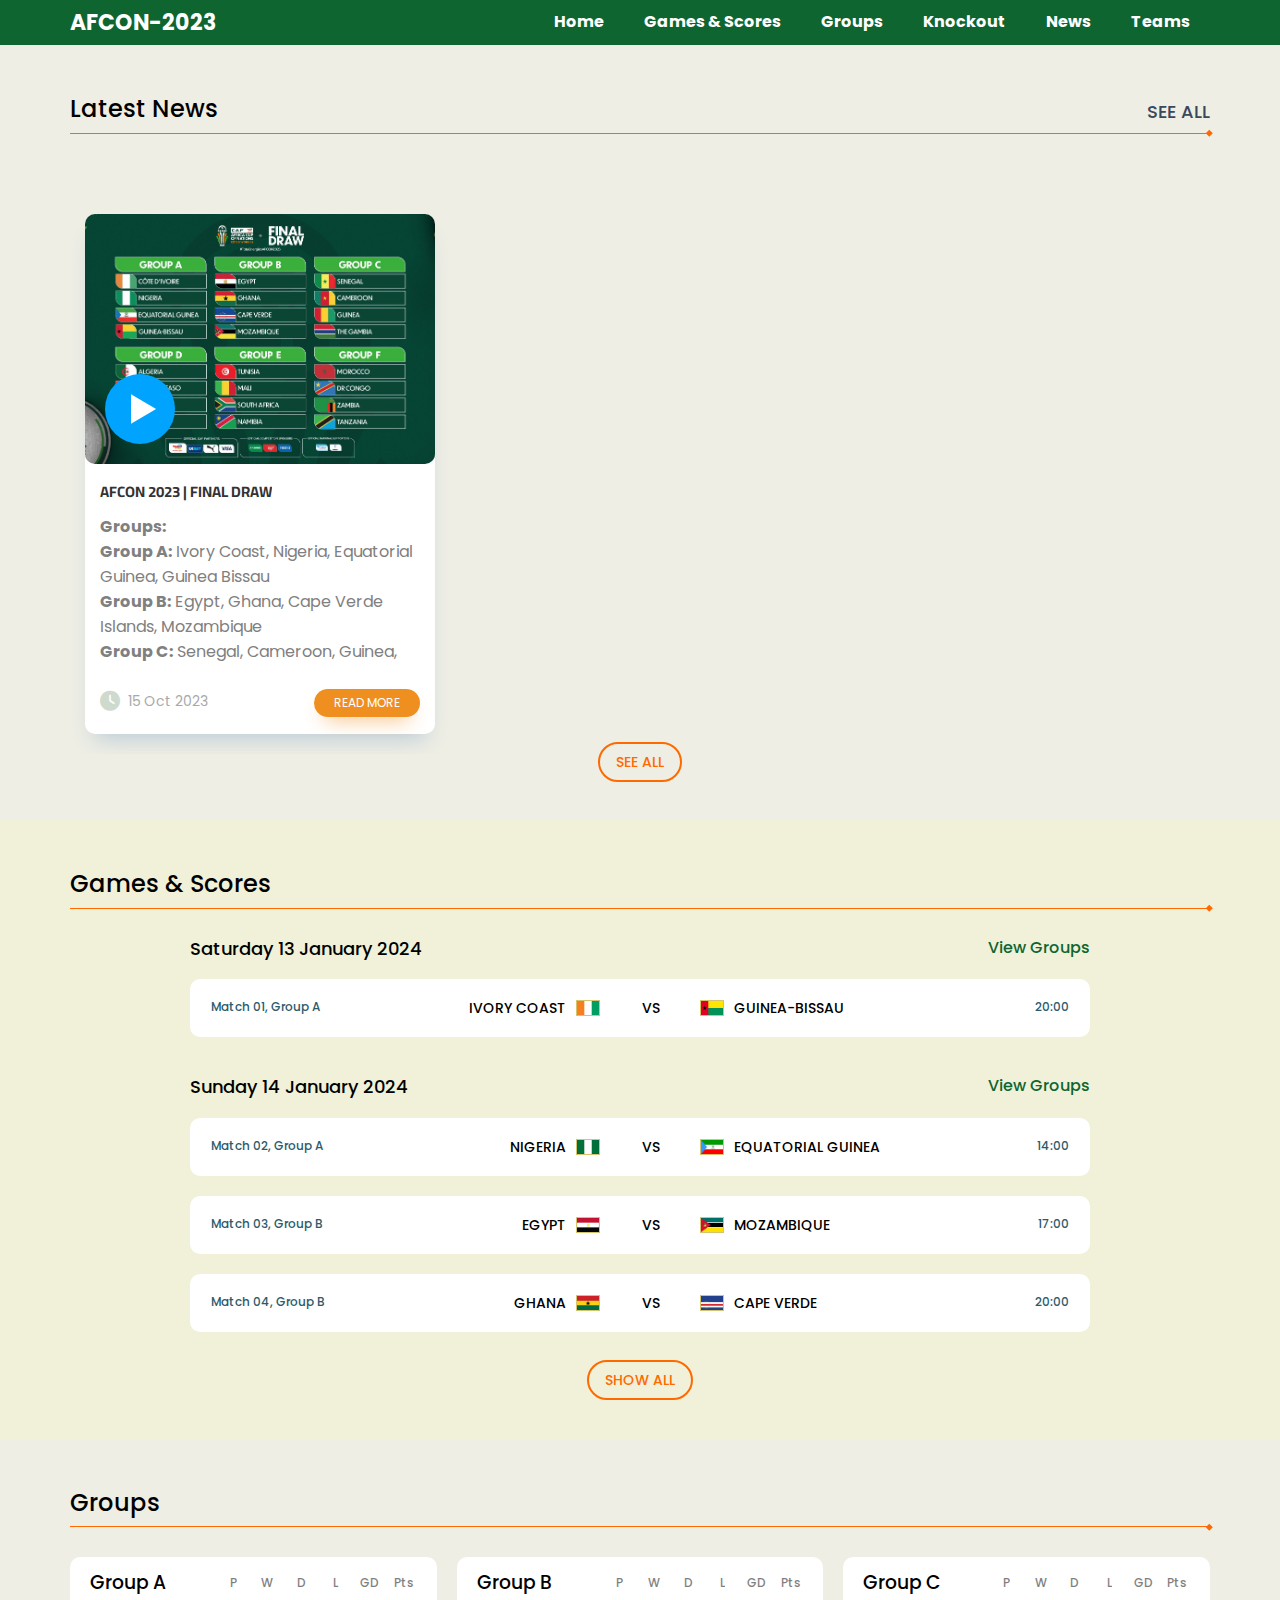
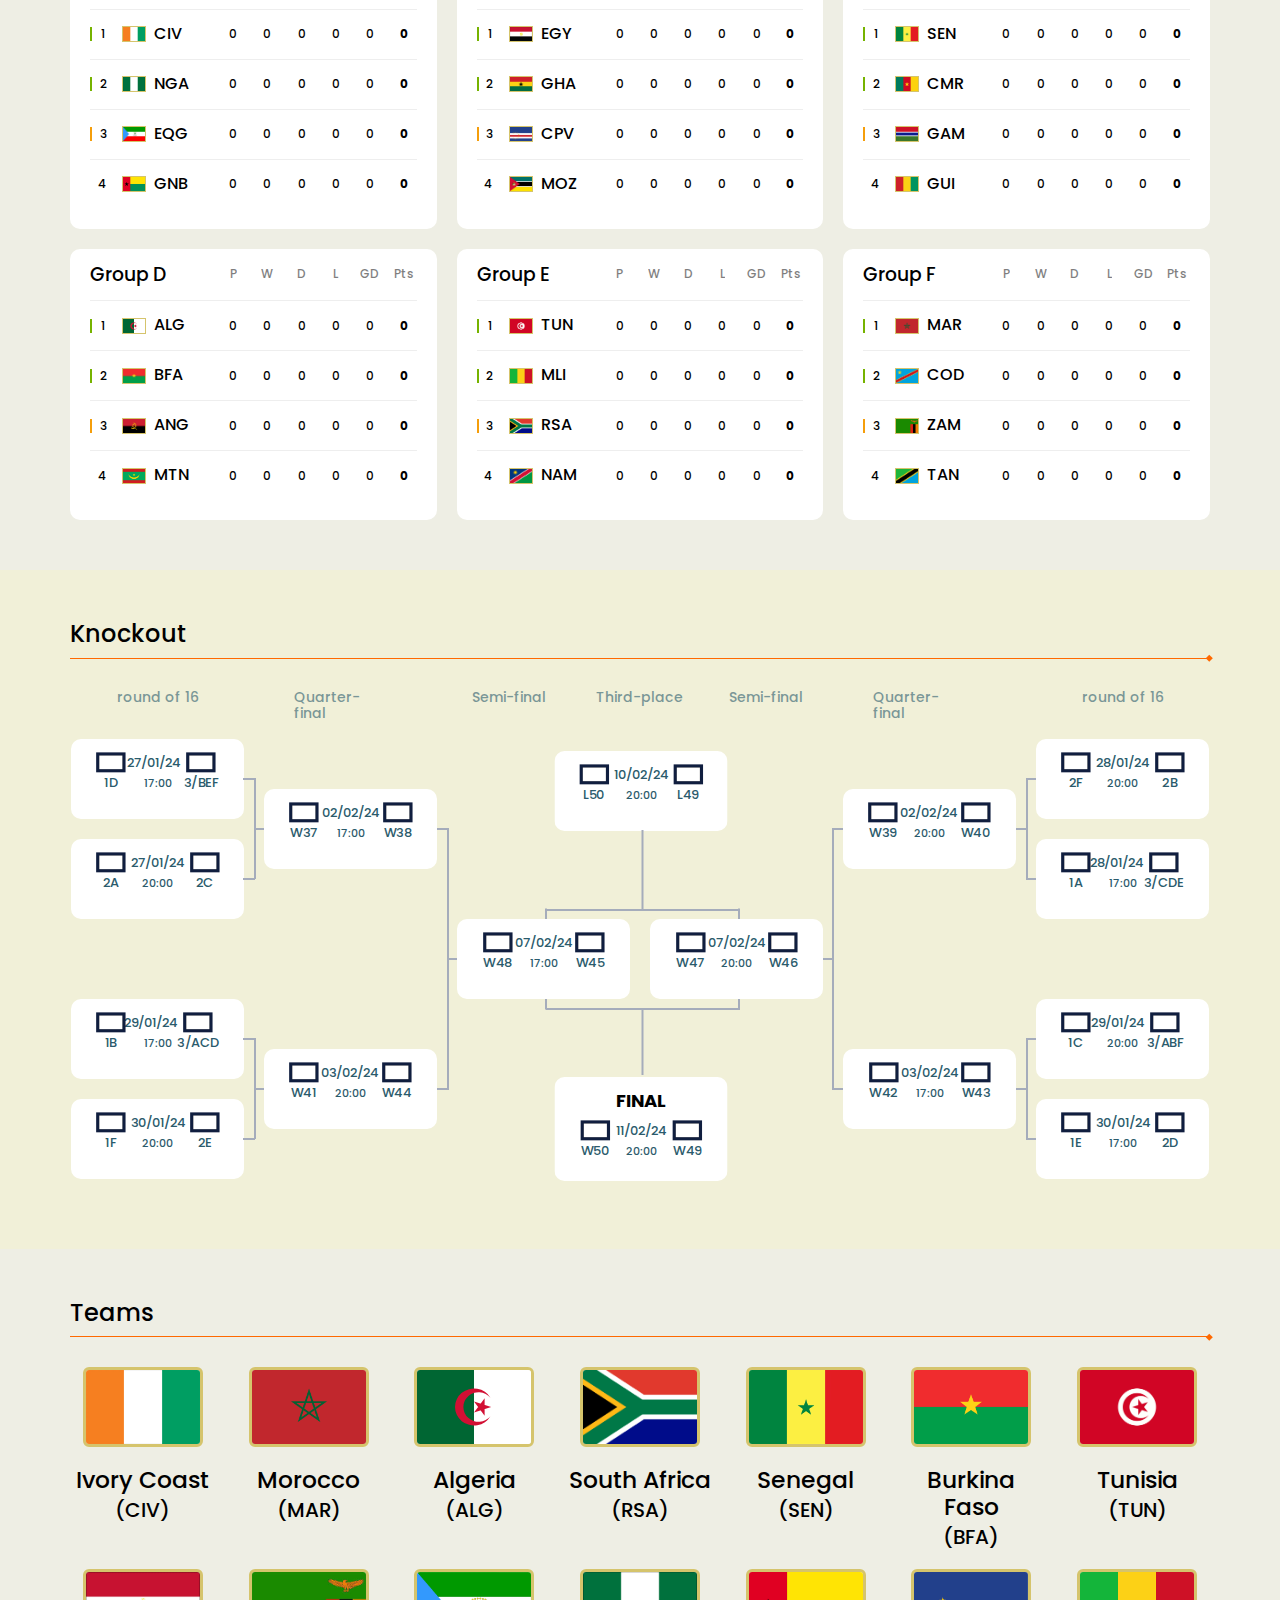
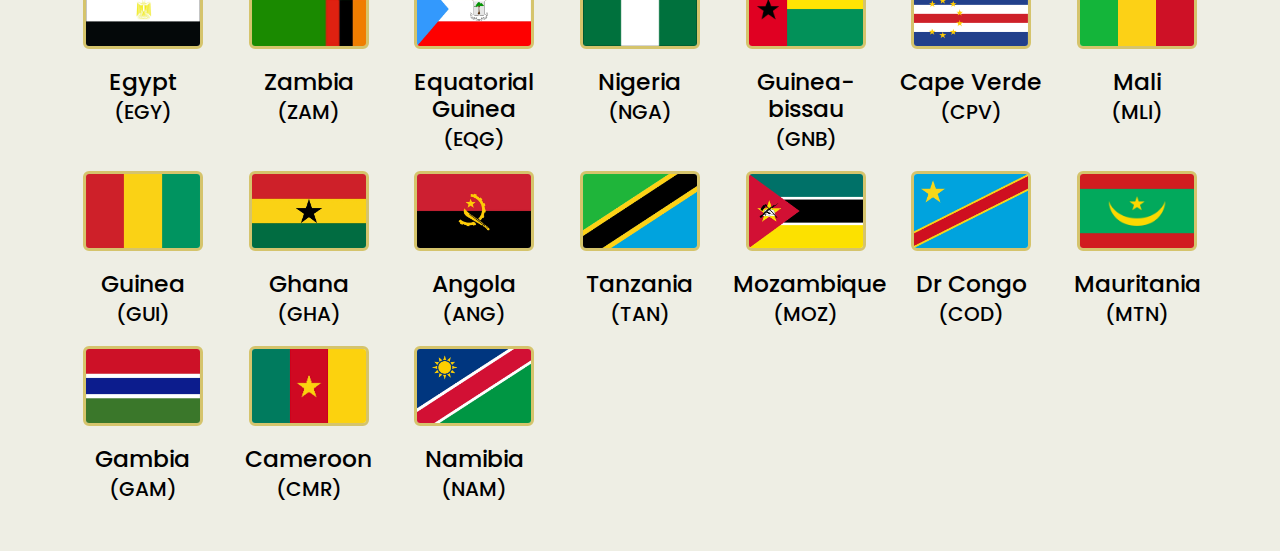
==== index.html @ 17d27922 "change the og:url to the current url" ====
<html lang="en">
<head>
    <!-- Hotjar Tracking Code for https://abdenoor-alvaro.github.io/mini_championnat_coup-u11/ -->
    <script>
        (function(h,o,t,j,a,r){
            h.hj=h.hj||function(){(h.hj.q=h.hj.q||[]).push(arguments)};
            h._hjSettings={hjid:3657603,hjsv:6};
            a=o.getElementsByTagName('head')[0];
            r=o.createElement('script');r.async=1;
            r.src=t+h._hjSettings.hjid+j+h._hjSettings.hjsv;
            a.appendChild(r);
        })(window,document,'https://static.hotjar.com/c/hotjar-','.js?sv=');
    </script>
    <!-- Google tag (gtag.js) -->
    <script async src="https://www.googletagmanager.com/gtag/js?id=G-PPLW9B996X"></script>
    <script>
        window.dataLayer = window.dataLayer || [];
        function gtag(){dataLayer.push(arguments);}
        gtag('js', new Date());
    
        gtag('config', 'G-PPLW9B996X');
    </script>
    
    <meta charset="UTF-8">
    <meta name="author" content="abdenoor alvaro">
    <meta name="description" content="Stay up to date with the full 2023 Africa Cup of Nations Qualification schedule. real-time results, goal scorers, matchday results">
    <meta name="viewport" content="width=device-width, initial-scale=1.0">
    <title>CAN 2023 - Official Website</title> 
    <meta property="og:title" content="CAN 2023 - Official Website" />
    <meta property="og:type" content="website" />
    <meta property="og:url" content="https://abdenoor-alvaro.github.io/AFCON-2023/" />
    <meta property="og:image" content="images/afcon-cover.png" />
    <meta property="og:description" content="Stay up to date with the full 2023 Africa Cup of Nations Qualification schedule. real-time results, goal scorers, matchday results" />
    <meta property="og:locale" content="ar_DZ" />
    <link rel="icon"  href="images/caf-logo.svg" />

    <link rel="stylesheet" href="css/group_stage.css">
    <link rel="stylesheet" href="css/all.min.css">
    <link rel="stylesheet" href="css/normalize.css">
    <link rel="stylesheet" href="css/framwork.css">

    <script src="https://ajax.googleapis.com/ajax/libs/jquery/3.5.1/jquery.min.js"></script>

    <link rel="stylesheet" href="Powerful-Customizable-jQuery-Carousel-Slider-OWL-Carousel/owl-carousel/owl.carousel.css">


    <link rel="preconnect" href="https://fonts.googleapis.com">
    <link rel="preconnect" href="https://fonts.gstatic.com" crossorigin>
    <link href="https://fonts.googleapis.com/css2?family=Cairo:wght@400;700;1000&family=Jomhuria&display=swap" rel="stylesheet">

    <link rel="preconnect" href="https://fonts.googleapis.com">
    <link rel="preconnect" href="https://fonts.gstatic.com" crossorigin>
    <link href="https://fonts.googleapis.com/css2?family=Open+Sans:wght@300;500&family=Poppins:wght@400;500;700;900&family=Work+Sans:wght@200;300;400;500;600;700;800&display=swap" rel="stylesheet">
</head>
<body>
    <!-- Start News Slider  -->
    <div class="latest-news">
        <div class="container news-container">
            <h2 class="special-header news-special-header">Latest News
                <a href="all-news.html" class="see-all-btn">SEE ALL</a>
            </h2>
            <div id="news-slider" class="owl-carousel">
                
            </div>
            <div class="show-all-btn"><a href="all-news.html" class="see-all-btn">SEE ALL</a></div>
        </div>
    </div>
    <!-- End News Slider  -->
    <!-- Start Games & Scores -->
    <div class="games-scores" id="game-scores">
        <div class="container">
            <h2 class="special-header">Games & Scores</h2>
            <div class="inner-container days-js">
                
            </div>
            <div class="show-all-btn"><a href="games-and-scores.html">Show All</a></div>
        </div>
    </div>
    <!-- End Games & Scores -->
    <!-- Start Group Stage -->
    <div class="group-stage" id="group-stage">
        <div class="container">
            <h2 class="special-header">Groups</h2>
            <div class="boxes bjs">
                
            </div>
        </div>
    </div>
    <!-- End Group Stage -->
    <!-- Start Knockout -->
    <div class="knockout" id="knockout">
        <div class="container">
            <h2 class="special-header">Knockout</h2>
            <div class="games-content">
                <div class="third-place">
                    
                </div>
                <div class="final">
                    
                </div>


                <div class="left">
                    <div class="column4 c1 left-column">
                        <div class="upper-section leftRoundOf16Upper">
                        
                        </div>
                        <div class="lower-section leftRoundOf16Lower">

                        </div> 
                    </div>
                    <div class="column4 c2 c2-left leftQuarterFinal">
                        
                    </div>
                    <div class="column4 c3 c3-left leftSemiFinal">
                        
                    </div>
                </div>


                <div class="right">
                    <div class="column4 c3 c3-right rightSemiFinal">
                        
                    </div>
                    <div class="column4 c2 c2-right rightQuarterFinal">
                        
                    </div>
                    <div class="column4 c1 right-column">
                        <div class="upper-section rightRoundOf16Upper">
                            
                        </div>
                        <div class="lower-section rightRoundOf16Lower">
                            
                        </div>
                    </div>
                </div>
            </div>
        </div>
    </div>
    <!-- End Knockout -->
    <!-- Start Team -->
    <div class="teams" id="teams">
        <div class="container">
            <h2 class="special-header">Teams</h2>
            <div class="teams-body teamsJs">
                
            </div>
        </div>
    </div>
    <!-- End Team -->
    <script src="Powerful-Customizable-jQuery-Carousel-Slider-OWL-Carousel/owl-carousel/owl.carousel.min.js"></script>
    <script src="main.js"></script>
</body>

</html>
---- css/group_stage.css ----
/* Global Rules */
* {
    -webkit-box-sizing: border-box;
    -moz-box-sizing: border-box;
    box-sizing: border-box;
    margin: 0;
    padding:0;
}
body {
    font-family: "Poppins" , sans-serif;
    background-color: #eeeee4;
}
html {
    scroll-behavior: smooth;
}
a {
    text-decoration: none;
}
ul li {
    list-style: none;
}
.container {
    padding-inline: 15px;
    margin: auto; 
}
@media (min-width:768px) {
    .container {
        max-width: 750px;
    }
}
@media (min-width:992px) {
    .container {
        max-width: 970px;
    }
}
@media (min-width:1200px) {
    .container {
        max-width: 1170px;
    }
}

.special-header {
    font-weight: 500;
    padding-bottom: 10px;
    border-bottom: 1px solid #ff6900;
    margin-bottom: 30px;
    position: relative;
}
.special-header::after {
    content: "";
    width: 5px;
    height: 5px;
    background-color: #ff6900;
    position: absolute;
    bottom: -1.45;
    right: 0;
    transform: rotate(45deg) translate(50%);
}

.fixed {
    width: 100%;
    z-index: 100;
}
.in-fixed-header {
    margin-top: 20px;
}
/* #0E652F
#EF8F1F */
/* End Global Rules */
/* Start Header */
header {
    /* background-color: #550065; */
    background-color: #0E652F;
    position: relative;
}
header .container {
    display: flex;
    justify-content: space-between;
    align-items: center;
    padding-block: 10px;
    color: white;
}
header .container .logo {
    font-size: 22px;
    font-weight: bold;
}
header .container .logo a {
    color: white;
}
header .container > ul {
    display: flex;
}
header .container ul::after {
    content: "";
    width: 100%;
    height: 100%;
    position: absolute;
    top: 0;
    left: 0;
    background-color: #0E652F;
    /* background-color: #550060; */
    z-index: -1;
}
header ul .hide {
    display: none;
}
header .container ul li a {
    font-weight: bold;
    margin-inline: 20px;
    transition: 0.2s;
    color: white;
}
header .container ul li a:hover {
    /* color: #D5C46C; */
    color: #EF8F1F;
}
/* Start Burger Icon */
.burger {
    position: relative;
    width: 40px;
    height: 30px;
    background: transparent;
    cursor: pointer;
    display: none;
    z-index: 100001;
}

input {
    display: none;
}

header span {
    display: block;
    position: absolute;
    height: 4px;
    width: 100%;
    background: white;
    border-radius: 9px;
    opacity: 1;
    left: 0;
    transform: rotate(0deg);
    transition: .25s ease-in-out;
}
header span:nth-of-type(1) {
    top: 0px;
    transform-origin: left center;
}

header span:nth-of-type(2) {
    top: 50%;
    transform: translateY(-50%);
    transform-origin: left center;
}
header span:nth-of-type(3) {
    top: 100%;
    transform-origin: left center;
    transform: translateY(-100%);
}
header input:checked ~ .burger span:nth-of-type(1) {
    transform: rotate(45deg);
    top: 0px;
    left: 5px;
}
header input:checked ~ .burger span:nth-of-type(2) {
    width: 0%;
    opacity: 0;
}
header input:checked ~ .burger span:nth-of-type(3) {
    transform: rotate(-45deg);
    top: 28px;
    left: 5px;
}
/* End Burger Icon */
@media (max-width:992px) {
    .burger {
        display: block;
    }
    header .container ul {
        display: none ;
    }
    header .container ul {
        height:  calc(100vh - 50px);
        width: 100%;
    }
    header input:checked ~ ul {
        display: block;
        position: absolute;
        text-align: center;
        left: 0;
        top: 50px;
        padding-top: 80;
        z-index: 1;
        text-align: left;
        padding-left: 20px;
        z-index: 10;
    }
    header ul li {
        margin-bottom: 50px;
        text-transform: uppercase;
    }
    header ul .hide {
        display: block;
    }
}

/* End Header */
/* Start News Slider */
.latest-news {
    margin-block: 50px;
}
.news-special-header {
    display: flex;
    justify-content: space-between;
    align-items: end;
}
.news-special-header a {
    font-size: 18px;
    color: #3b475c;
    cursor: pointer;
}
.news-special-header a:hover {
    color: #EF8F1F;
}
#news-slider{
    margin-top: 80px;
}
.post-slide{
    background: #fff;
    margin: 0px 15px 20px;
    border-radius: 10px;
    /* padding-top: 2px; */
    box-shadow: 0px 14px 22px -9px #bbcbd8;
}
.post-slide .post-img{
    position: relative;
    overflow: hidden;
    border-radius: 10px;
    /* margin-top: -3; */
}
.post-slide .post-img img{
    width: 100%;
    height: 250;
    object-fit: cover;
    transform: scale(1,1);
    transition:transform 0.2s linear;
}
.post-slide:hover .post-img img{
    transform: scale(1.1,1.1);
}
.post-slide .post-img .video-icon-in-post-slide {
    width: 70px;
    height: 70px;
    border-radius: 50%;
    position: absolute;
    bottom: 20;
    left:20;
    z-index: 1;
    background-color: rgb(0, 164, 255);
}
.post-slide .post-img .video-icon-in-post-slide::after {
    content: "";
    width: 30px;
    height: 30px;
    background: white;
    position: absolute;
    top: 50%;
    left: 58%;
    transform: translate(-50%, -50%);
    clip-path: polygon(85% 50%, 0 0, 0 100%);
}
.post-slide .over-layer{
    width:100%;
    height:100%;
    position: absolute;
    top:0;
    left:0;
    opacity:0;
    background: linear-gradient(-45deg, rgba(6,190,244,0.75) 0%, rgba(45,112,253,0.6) 100%);
    transition:all 0.50s linear;
}
.post-slide:hover .over-layer{
    opacity:1;
    text-decoration:none;
}
.post-slide .over-layer i{
    position: relative;
    top:45%;
    text-align:center;
    display: block;
    color:#fff;
    font-size:25px;
}
.post-slide .post-content{
    background:#fff;
    padding: 2px 20px 40px;
    border-radius: 15px;
}
.post-slide .post-title a{
    font-family: "Cairo" , sans-serif;
    margin-block: 15px 10px;
    font-size:15px;
    font-weight:bold;
    color:#333;
    display: inline-block;
    text-transform:uppercase;
    transition: all 0.3s ease 0s;
    line-height:25px;
    max-height: calc( 25px * var(--max-lines));
    --max-lines: 1;
    overflow: hidden;
}
.post-slide .post-title a:hover{
    text-decoration: none;
    color:#3498db;
}
.post-slide .post-description{
    color:#808080;
    margin-bottom:25px;
    height: 150px;
    line-height:25px;
    max-height: calc( 25px * var(--max-lines));
    text-overflow: ellipsis;
    --max-lines: 6;
    overflow: hidden;
    
}
.arabic {
    font-family: "Cairo" , sans-serif;
    direction: rtl;
}
.post-slide .post-date{
    color:#a9a9a9;
    font-size: 14px;
}
.post-slide .post-date i{
    font-size:20px;
    margin-right:8px;
    transform: translatey(2px);
    color: #CFDACE;
}
.post-slide .read-more{
    padding: 7px 20px;
    float: right;
    font-size: 12px;
    background: #EF8F1F;
    color: #ffffff;
    box-shadow: 0px 10px 20px -10px #EF8F1F;
    border-radius: 25px;
    text-transform: uppercase;
}
.post-slide .read-more:hover{
    background: #ff6900;
    text-decoration:none;
    color:#fff;
}
.owl-controls .owl-buttons{
    text-align:center;
    margin-top:20px;
}
.owl-controls .owl-buttons .owl-prev{
    background: #fff;
    position: absolute;
    top:-13%;
    left:15px;
    padding: 0 18px 0 15px;
    border-radius: 50px;
    box-shadow: 3px 14px 25px -10px #92b4d0;
    transition: background 0.5s ease 0s;
}
.owl-controls .owl-buttons .owl-next{
    background: #fff;
    position: absolute;
    top:-13%;
    right: 15px;
    padding: 0 15px 0 18px;
    border-radius: 50px;
    box-shadow: -3px 14px 25px -10px #92b4d0;
    transition: background 0.5s ease 0s;
}
.owl-controls .owl-buttons .owl-prev:after,
.owl-controls .owl-buttons .owl-next:after{
    content:"\f104";
    font-family: FontAwesome;
    color: #333;
    font-size:30px;
}
.owl-controls .owl-buttons .owl-next:after{
    content:"\f105";
}
@media only screen and (max-width:1280px) {
    .post-slide .post-content{
        padding: 0px 15px 25px 15px;
    }
}
/* End News Slider */
/* Start Games & Scores */
.games-scores {
    padding-block: 50px;
    background-color: #f1f0d8;
}
.container .inner-container {
    width: 900px;
    margin: auto;
}
.day {
    margin-bottom: 40px;
}
.day-info {
    display: flex;
    justify-content: space-between;
    font-weight: 500;
    margin-bottom: 20px;
}
.day-info .date {
    font-size: 18px;
}
.day-info a {
    color: #0E652F;
    /* color: rgb(0, 150, 141); */
    white-space: nowrap;
    margin-left: 10px;
}
.day-info a:hover {
    color: #083B03 ;
}
.games {
    display: flex;
    width: 100%;
    flex-wrap: wrap;
    gap: 20px;
}
.games .game {
    width: 100%;
    border-radius: 10px;
    font-weight: 500;
    background-color: white;
    color: black;
    padding: 20px;
    font-size: 14px;
    border: 1px solid transparent;
    cursor: pointer;
}
.games .game:hover {
    border: 1px solid #EF8F1F;
}
.games .game .game-body {
    width: 100%;
    display: flex;
}
.games .game .penalties {
    display: flex;
    text-align: center;
    margin-top: 20px;
    color: #2B5B6C;
    font-size: 12px;
    margin-left: 419.5px;
    align-items: center;
}
.games .game .penalties .penalties-score {
    position: relative;
    margin-right: 37px;
}
.games .game .penalties .dot-span  {
    font-size: 20px;
    position: absolute;
    top: -10;
    left: 50%;
    transform: translate(-50%);
}
.games .game .penalties .empty-span  {
    width: 20px;
    display: inline-block;
}
.games .game .game-number,
.games .game .time {
    width: 100px;
    color: #2B5B6C;
    white-space: nowrap;
    font-size: 12px;

}
.games .game .time {
    text-align: right;
}
.games .game .game-score {
    display: flex;
    width: 100%;
    gap: 30px;
    position: relative;
    margin: auto;
}
.games .game .game-score .left-team {
    margin-left: auto;
    position: relative;
}
.games .game .game-score .left-team,
.games .game .game-score .right-team {
    display: flex;
    width: 50%;
}
.games .game .game-score .left-team .team-name {
    margin-left: auto;
}
.games .game .game-score .team-name {
    display: flex;
    margin-inline: 25px;
    white-space: nowrap;
    text-transform: uppercase;
    position: relative;
}

.games .game .game-score .team-name .winner {
    width: 5px;
    height: 5px;
    background-color: #0a84ff;
    position: absolute;
    top: 50%;
    transform: translatey(-50%);
    left: -10px;
    border-radius: 50%;
}
.games .game .game-score .right-team .team-name .winner {
    left: calc(100% + 10px) ;
}
.games .game .game-score .team-name .flag {
    width: 24px;
    height: 16px;
    margin-inline: 10px;
    border: 1px solid #D5C46C;
}
.games .game .game-score .team-name .flag img {
    width: 100%;
    height: 100%;
}
.games .game .game-score .left-team .vs {
    position: absolute;
    top: 50%;
    right: -34;
    transform: translate(-50%, -50%);
}
.games .game .game-score .left-team .team-score::after {
    content: "";
    width: 2px;
    height: 2px;
    background-color: black;
    position: absolute;
    border-radius: 50%;
    top: 50%;
    right: -16;
    transform: translate(-50%, -50%);
}
.show-all-btn {
    width: fit-content;
    margin: auto;
}
.show-all-btn a {
    text-transform: uppercase;
    color: #ff6900;
    padding: 8px 16px;
    border: 2px solid #ff6900;
    font-size: 14px;
    border-radius: 30px;
    font-weight: 500;
    transition: 0.3s;
}
.show-all-btn a:hover {
    background-color:#ff6900;
    border: 2px solid #ff6900;
    color: white;
}
@media (max-width:992px) {
    .container .inner-container {
        width: 100%;
    }
    .games .game .game-score .team-name {
        margin-inline: 10px;
    }
    .games .game .penalties {
        margin-left: 332.5px;
    }
    .games .game .penalties .penalties-score {
        margin-right: 23.5px;
    }
    .games .game .penalties .empty-span  {
        width: 18px;
    }
}
@media (max-width:768px) {
    .games .game {
        padding-bottom: 50px;
    }
    .games .game .game-body {
        display: grid;
        grid-template-columns: 1fr 1fr;
    }
    .games .game .penalties {
        margin-top: 18px;
        margin-left: 0;
        position: absolute;
    }
    .games .game .penalties .penalties-score {
        display: none;
    }
    .games .game .game-score {
        order: 2;
        grid-area: 2 / 1 / 2 / 3;
    }
    .games .game .game-score .team-score,
    .games .game .game-score .left-team .team-name .name {
        order: 2;
    }
    .games .game .game-score {
        flex-direction: column;
    }
    .games .game .game-score .team-name,
    .games .game .game-score .left-team {
        margin: 0;
    }
    .games .game .game-score .left-team .team-name {
        margin-left: unset;
    }
    .games .game .game-score .right-team .team-name .winner {
        left: -10px ;
    }
    .games .game .game-score {
        margin-top: 20px;
        gap: 10px;
    }
    .games .game .game-score .team-name .flag {
        margin-left: 0;
    }
    .games .game .game-score .team-score {
        margin-left: auto;
    }
    .games .game .game-score .left-team .team-score::after {
        display: none;
    }
    .games .game .game-score .left-team,
    .games .game .game-score .right-team {
    width: 100%;
    }
    .games .game .time {
        margin-left: auto;
    }
    .notPlayedYet {
        transform: translatey(50px);
        font-size: 18px !important;
    }
    .games .game .game-score .left-team .vs {
        display: none;
    }
    .day-info .date {
        font-size: 16px;
    }
    .day-info a {
        font-size: 14px;
    }
    .games .game .game-number,
    .games .game .time {
        width: fit-content;
    }
}
@media (max-width:360px) {
    .day-info .date {
        font-size: 14px;
    }
    .day-info a {
        font-size: 12px;
    }
}
/* End Games & Scores */
/* Start Group Stage */
.group-stage {
    padding-block: 50px;
}
.group-stage .container .boxes {
    display: grid;
    grid-template-columns: repeat(auto-fill, minmax(300px ,1fr));
    gap: 20px;
}
.group-stage .container .boxes .box {
    background-color: white;
    padding-inline: 20px;
    border-radius: 10px;
}
.group-stage .container .boxes .box .box-header {
    display: flex;
    align-items: center;
    padding-block: 15px;
}
.group-stage .container .boxes .box .box-header h3 {
    width: 40%;
    font-weight: 500;
}
.group-stage .container .boxes .box .box-header .spans {
    display: flex;
    flex: 1;
    justify-content: space-between;
}
.group-stage .container .boxes .box .box-header .spans span {
    font-weight: 500;
    opacity: .5;
    width: 25px;
    text-align: center;
    font-size: 12;
}
.group-stage .container .boxes .box .teams {
    padding-bottom: 20px;
}
.group-stage .container .boxes .box .teams .team {
    display: flex;
    padding-block: 10px;
    border-top: 1px solid #eee;
    align-items: center;
    height: 50px;
    transition: 0.3s;
}
.group-stage .container .boxes .box .teams .team:hover {
    background-color: #faf7f7;
}
.group-stage .container .boxes .box .teams .team .info {
    display: flex;
    width: 40%;
    align-items: center;
}
.group-stage .container .boxes .box .teams .team .info a {
    display: flex;
    color: black;
    align-items: center;
}
.group-stage .container .boxes .box .teams .team .info .name {
    font-weight: 500;
}
.group-stage .container .boxes .box .teams .team .info .flag {
    width: 24px;
    height: 16px;
    /* background-color: red; */
    margin-right: 8px;
}
.group-stage .container .boxes .box .teams .team .info .flag img {
    width: 100%;
    height: 100%;
    border: 1px solid #D5C46C;
}
.group-stage .container .boxes .box .teams .team .info span {
    font-size: 12;
    width: 24px;
    text-align: center;
    font-weight: 500;
    margin-right: 8px;
}
.group-stage .container .boxes .box .teams .team .stats {
    display: flex;
    flex: 1;
    justify-content: space-between;
}
.group-stage .container .boxes .box .teams .team .stats span  {
    font-weight: 500;
    font-size: 12px;
    width: 25px;
    text-align: center;
}
.group-stage .container .boxes .box .teams .team .stats span:last-child {
    font-weight: bold;
}
/* End Group Stage */
/* Start Knockout  */
.knockout {
    padding-block: 50px;
    background-color: #f1f0d8;
    position: relative;
    z-index: 2;
}
.knockout .games-content {
    max-width: fit-content;
    display: flex;
    gap: 20px;
    position: relative;
    overflow-x: auto;
    padding-bottom: 20px;
    padding-top: 50px;
    margin: auto;
}
.knockout .games-content .right,
.knockout .games-content .left {
    display: flex;
    gap: 20px;
}
.knockout .games-content .column4 {
    display: flex;
    flex-direction: column;
    justify-content: space-between;
    position: relative;
}
.knockout .games-content .right-column::after,
.knockout .games-content .left-column::after,
.knockout .games-content .column4::after,
.knockout .games-content .c3-right::before {
    color: #2B5B6C;
}
.knockout .games-content .column4::after {
    content: "round of 16";
    position: absolute;
    top: -50;
    font-weight: 500;
    font-size: 14;
    opacity: 0.6;
}
.knockout .games-content .right-column::after,
.knockout .games-content .left-column::after {
    content: "round of 16";
    left: 50%;
    transform: translate(-50%);
    color: #2B5B6C;
}
.knockout .games-content .c2-right::after,
.knockout .games-content .c2-left::after {
    content: "Quarter-final";
    left: 45%;
    transform: translate(-50%);
}
.knockout .games-content .c3-left::after {
    content: "Semi-final";
    left: 30%;
    transform: translate(-50%);
}
.knockout .games-content .c3-right::after {
    content: "Semi-final";
    right: -10%;
    transform: translate(-50%);
}
.knockout .games-content .c3-right::before {
    content: "Third-place";
    position: absolute;
    white-space: nowrap;
    top: -50px;
    left: -6%;
    transform: translate(-50%);
    font-weight: 500;
    font-size: 14;
    opacity: 0.6;
}


.knockout .games-content .box {
    background-color: white;
    width: 173px;
    height: 80px;
    border-radius: 10px;
    padding-inline: 24px;
    font-size: 10px;
    display: flex;
    flex-direction: column;
    justify-content: center;
    position: relative;
    border: 2px solid transparent;
    cursor: pointer;
}
.knockout .games-content .box:hover {
    border: 2px solid #ff6900
}
.third-place .score,
.final .score,
.knockout .games-content .box .score {
    padding-top: 3px;
    font-size: 13px;
    font-weight: 500;
    color: #2B5B6C;
    letter-spacing: -1;
}
.third-place .box-body,
.final .box-body,
.knockout .games-content .box .box-body {
    display: flex;
    justify-content: space-between;
    font-size: 13px;
    font-weight: 500;
    letter-spacing: -0.5;
    color: #2B5B6C;
}
.third-place p,
.final p,
.knockout .games-content .box p {
    text-align: center;
    padding-top: 5px;
    color: #2B5B6C;
    font-size: 9;
    font-weight: 500;
}
.knockout .games-content .box p span {
    white-space: nowrap;
    font-size: 9px;
}
.third-place span,
.final span,
.knockout .games-content .box span {
    text-align: center;
    color: #2B5B6C;
    font-weight: 500;
    font-size: 11px;
    transform: translatey(-14px);
}

.third-place .left-team,
.final .left-team,
.final .right-team,
.knockout .games-content .box .right-team,
.knockout .games-content .box .left-team {
    display: flex;
    flex-direction: column;
    align-items: center;
    z-index: 10;
}
.third-place .flag,
.final .flag,
.knockout .games-content .box .flag {
    width: 27px;
    height: 18px;
    margin-bottom: 5px;
    border: 3px solid black;
}
.third-place .flag img,
.final .flag img,
.knockout .games-content .box .flag img {
    width: 28px;
    height: 19px;
    transform: translate(-3px ,-3px) ;
    scale: 1.05;
    border: 1px solid #D5C46C;
}
.c2 {
    height: 100%;
    justify-content: space-between;
    padding-block: 50px;
}
.c3 {
    padding-block: 180px;
}
.final .box {
    padding-top: 5px;
    height: 104 !important;
}
.third-place {
    height: 80px;
    top: 60;
}
.final {
    bottom: 20;
    height: 104px;
}
.final,
.third-place {
    position: absolute;
    left: 570px;
    /* left: 377px; */
    transform: translate(-50%);
    border: 2px solid transparent;
    z-index: 1;
}
.final:hover .box {
    border: 2px solid #0a84ff;
}
.final h3 {
    width: fit-content;
    margin: 0 auto 10;
    font-size: 18px;
}
.knockout .name {
    text-align: center;
}
.knockout .c1 .box:first-of-type {
    margin-bottom: 20px;
}
.c2-left .box::before,
.c3-left .box::before,
.c3-right .box::after,
.c2-right .box::before,
.right-column .box::after,
.left-column .box::after {
    content: "";
    width: 10px;
    height: 2px;
    background-color: #a5acbb;
    position: absolute;
    top: 50%;
    right: -12;
    transform: translate(0, -50%);
}
.c2-left .box::before,
.c3-left .box::before,
.left-column .box::after {
    right: -13;
    width: 12px;
}
.c2-right .box:first-of-type:after,
.c2-left .box:first-of-type:after,
.right-column .box:first-of-type:before,
.left-column .box:first-of-type:before {
    content: "";
    width: 2px;
    height: 101px;
    background-color: #a5acbb;
    position: absolute;
    top: 49.5%;
    right: -14;
}
.c2-right .box:first-of-type:after,
.c2-left .box:first-of-type:after {
    height: 261.8;
    top: 48.9%;
}
.c2-right .box::before {
    left: -13;
    width: 194px;
    /* width: 180px; */
    z-index: -1;
}
.c2-left .box::before {
    width: 194px;
    z-index: -1;
}
.c2-right .box:first-of-type:after {
    left: -13;
}
.c3-left .box::before {
    left: -11;
    width: 9px;
}
.right-column .box::after {
    left: -12;
}
.right-column .box:first-of-type:before {
    left: -12;
}
.c3-left .box::after,
.c3-right .box::before {
    content: "";
    width: 2px;
    height: 101px;
    background-color: #a5acbb;
    position: absolute;
    left: 50.8%;
    top: 50.5%;
    transform: translatey(-50%);
    z-index: -1;
}

.third-place::after,
.final::after {
    content: "";
    width: 2px;
    height: 66px;
    background-color: #a5acbb;
    position: absolute;
    left: 50%;
    top: -68;
}
.third-place::before,
.final::before {
    content: "";
    width: 194px;
    height: 2px;
    background-color: #a5acbb;
    position: absolute;
    left: 50%;
    top: -69;
    transform: translatex(-49.25%);
}

.third-place::after {
    height: 80;
    top: 79;
}
.third-place::before {
    top: 158;
}


    /* lines for Quarter final */
/* .c2-left .box::before,
.c2-right .box::before,
.right-column .box::after,
.left-column .box::after,
.right-column .box:first-of-type:before,
.left-column .box:first-of-type::before {
    background-color: #fe5211;
} */
    /* lines for semi final */
/* .c3-right .box::after,
.c3-left .box::before,
.c3-left .box::after,
.c3-right .box::before,
.c2-right .box:first-of-type:after,
.c2-left .box:first-of-type:after {
    background-color: #fe5211;
} */
    /* lines for final */
/* .third-place::before,
.final::before,
.third-place::after,
.final::after {
    background-color: #fe5211;
} */

/* .knockout .games-content .c2 .box,
.knockout .games-content .c1 .box  {
    border: 2px solid #fe5211;
}
.knockout .games-content .c3 .box  {
    border: 2px solid #fe5211; 
}*/

/* .knockout .games-content .right-column::after,
.knockout .games-content .left-column::after{
    color: #fe5211;
} */
/* .knockout .games-content .c2-right::after,
.knockout .games-content .c2-left::after {
    color: #fe5211;
} */


@media (max-width:1200px) {
    .third-place::before,
    .final::before  {
    width: 194px;
    transform: translatex(-49.7%);
    }
}
::-webkit-scrollbar {
    height: 15px;
}
::-webkit-scrollbar-track {
    background: #d2d2d2;
}
::-webkit-scrollbar-thumb {
    background: #EF8F1F;
}
body ::-webkit-scrollbar {
    height: 15px;
}
body ::-webkit-scrollbar-track {
    background: #EF8F1F;
    border-radius: 100px;
    /* margin-inline: 450px; */
}
body ::-webkit-scrollbar-thumb {
    border-radius: 10px;
}
/* End Knockout  */
/* Start Teams */
#teams {
    padding-bottom: 50px;
    padding-top: 50px;
}
.teams .container .teams-body {
    display: grid;
    grid-template-columns: repeat(auto-fill, minmax(130px, 1fr));
    gap: 20px;
}
.teams .container .teams-body .team {
    font-size: 20px;
    font-weight: 500;
    text-align: center;
    color: black;
}
.teams .container .teams-body .team img {
    width: 120px;
    height: 80;
    border: 3px solid #D5C46C;
    margin-bottom: 20px;
    border-radius: 6px;
}
.teams .container .teams-body h3 {
    margin-bottom: 5px;
    font-weight: 500;
}
/* End Teams */
/* Start All News */
.all-news-page {
    background: #020f2a;
    padding: 30px 100px;
    min-height: 100vh;
}
.all-news-header {
    font-size: 36px;
    color: white;
    text-transform: uppercase;
    margin-bottom:50px;
    font-weight: 500;
}
.all-news {
    display: flex;
    flex-wrap: wrap;
    column-gap:2.5%;
    row-gap: 30px;
}
.all-news .news-box {
    width: 23%;
}
.all-news .news-box .image {
    position: relative;
    border-radius: 10px;
    overflow: hidden;
}
.all-news .news-box .image .video-icon-in-news-page {
    width: 20%;
    height: 30%;
    border-radius: 50%;
    position: absolute;
    bottom: 10%;
    left:8%;
    z-index: 1;
    background-color: rgb(0, 164, 255);
}
.all-news .news-box .image .video-icon-in-news-page::after {
    content: "";
    width: 40%;
    height: 40%;
    background: white;
    position: absolute;
    top: 50%;
    left: 58%;
    transform: translate(-50%, -50%);
    clip-path: polygon(85% 50%, 0 0, 0 100%);
}
.all-news .news-box .image img {
    width: 100%;
    transition: .3s;
    aspect-ratio: 3 / 2;
}
.all-news .news-box .image .video-icon-in-news-page:hover + img,
.all-news .news-box .image img:hover {
    scale:1.1;
}
.all-news .news-box .news-header {
    font-size: 18px;
    font-weight: 500;
    color: white;
    margin-block: 20px;
}
@media (max-width:992px) {
    .all-news-page {
        padding: 30px 60px;
    }
    .all-news {
        column-gap:3.5%;
    }
    .all-news .news-box {
        width: 31%;
    }
}
@media (max-width:700px) {
    .all-news-page {
        padding: 30px 20px;
    }
    .all-news-header {
        font-size: 30px;
    }
    .all-news .news-box {
        display: flex;
        width: 100%;
    }
    .all-news .news-box .image {
        width: 50%;
        margin-left: 20px;
        order: 2;
    }
    .all-news .news-box .news-header {
        margin-block: 5px;
        width: 50%;
    }
}
@media (max-width:400px) {
    .all-news .news-box {
        display: unset;
    }
    .all-news .news-box .image {
        width: unset;
        margin-left: 0px;
    }
    .all-news .news-box .news-header {
        margin-block: 20px;
        width: unset;
    }
}
/* End All News */
/* Start team Profile */
.header {
    padding-block: 50px;
    position: relative;
    overflow: hidden;
}
.header > img {
    position: absolute;
    width: 100%;
    top: 0;
    left: 0;
    z-index: -1;
}
.header .container {
    display: flex;
    align-items: center;
}
.header .container img {
    width: 100px;
    border: 3px solid #D5C46C;
    margin-right: 30px;
    border-radius: 5px;
}
.header p {
    color: white;
    font-size: 28px;
    font-weight: 500;
}
.body {
    margin-top: 50px;
}
.squad-list {
    margin-block: 50px;
}
.boxes {
    display: grid;
    grid-template-columns: repeat(auto-fill, minmax(250px , 1fr));
    gap: 30px;
}
.card {
    perspective: 500px;
}
.content {
    position: relative;
    transition: transform 1s;
    transform-style: preserve-3d;
    background-color: white;
    padding: 20px;
    border: 2px solid #D5C46C;
    border-radius: 10px;
}

.card:hover .content {
    transform: rotateY( 180deg ) ;
    transition: transform 0.5s;
}
.front,
.back {
    position: relative;
    backface-visibility: hidden;
}
.back {
    padding: 20px;
    position: absolute;
    transform: rotateY( 180deg );
    right: 0;
    top: 0;
}

.card .content .front > img {
    position: absolute;
    left: 0;
    width: 26;
    border: 1.1px solid #D5C46C;
    border-radius: 2px;
}
.card .content .front .player-image {
    width: 100%;
    margin: auto;
    
}
.card .content .front .player-image img {
    width: 100%;
}
.card .content .front .info {
    width: 80%;
    margin: auto;
    text-align: center;
    margin-top: 8px;
}
.card .content .front .info span {
    display: block;
}
.card .content .front .info span:nth-child(1) {
    font-size: 12;
}
.card .content .front .info span:nth-child(2) {
    font-size: 20;
    font-weight: 500;
    padding-bottom: 5px;
    margin-bottom: 10px;
    position: relative;
    width: 100%;
}
.card .content .front .info span:nth-child(2)::after {
    content: "";
    position: absolute;
    width: 100%;
    height: 1px;
    background-color: #D5C46C;
    bottom: 0;
    left: 0%;
}
.card .content .front .info span:nth-child(3) {
    font-size: 10;
}
.card .back .personal-details {
    color: #65ace0;
    text-transform: uppercase;
    font-weight: bold;
    font-size: 28px;
    margin-bottom: 10px;
}
.card .pd {
    padding-bottom: 5px;
    border-bottom: 1px solid #eee;
    margin-bottom: 10px;
}
.card .pd:last-of-type {
    border: none;
}
.card .back .pd p:first-of-type {
    font-size: 12px;
    opacity: .6;
}
.card .back .pd p:last-of-type {
    font-size: 24px;
    font-weight: 500;
    letter-spacing: -1px;
    text-transform: uppercase;
}
.card .back .pd span {
    text-transform: none;
}
/* End Man City Profile */
/* Start Game Generate */
.game-content {
    background-color: white;
    padding-block: 30px;
}
.game-content .container .competition {
    width: fit-content;
    margin: 30px auto 10px;
    color: #505b73;
    font-weight: 500;
    text-transform: capitalize;
}
.game-content .container .stage-and-date {
    display: flex;
    justify-content: space-between;
    color: #a5acbb;
    font-weight: 500;
    font-size: 14px;
    margin-bottom: 50px;
}
.game-content .container .teams {
    display: flex;
    align-items: center;
}
.game-content .container .teams .left-team ,
.game-content .container .teams .right-team {
    width: 50%;
}
.game-content .container .teams .left-team a,
.game-content .container .teams .right-team a{
    color: black;
    display: flex;
    align-items: center;
    gap: 20px;
}
.game-content .container .teams .left-team a {
    width: fit-content;
    margin-left: auto;
}
.game-content .container .teams .score {
    font-size: 28px;
    font-weight: 500;
    width: 500px;
    display: flex;
    justify-content: center;
    align-items: center;
}
.game-content .container .teams .score p {
    margin-inline: 30px;
}
.game-content .container .teams .score span {
    font-size: 16px;
}
.game-content .container .teams .team-name {
    text-transform: uppercase;
    font-size: 26px;
    font-weight: 500;
    position: relative;
}
.game-content .container .teams .team-name .winner {
    width: 10px;
    height: 10px;
    background-color: #0a84ff;
    position: absolute;
    top: 50%;
    transform: translatey(-50%);
    left: -20px;
    border-radius: 50%;
}
.game-content .container .teams .right-team .team-name .winner {
    left: calc(100% + 10px) ;
}
.game-content .container .teams img {
    width: 90;
    height: 60;
    border: 2px solid #D5C46C;
}
.game-content .penalties {
    width: fit-content;
    margin: 20px auto;
    color: #550060;
    font-weight: 500;
}
.game-content .full-time {
    background-color: #EF8F1F;
    color: white;
    padding: 4px 8px;
    font-weight: 500;
    width: fit-content;
    margin:5px auto;
    font-size: 13;
    border-radius: 6px;
}
.game-content .goals {
    display: flex;
    padding-bottom: 10px;
    border-bottom: 1px solid #505b734d;
}
.game-content .goals .empty-div {
    width: 500px;
}
.game-content .goals .goal,
.game-content .goals .goal {
    display: flex;
    margin-top: 13px;
    align-items: center;
    font-size: 12;
    font-weight: 500;
    width: fit-content;
}
.game-content .goals .goal .player-assist {
    font-size: 10;
    color: #808080;
}
.game-content .goals .right-team-goals {
    width: 50%;
}
.game-content .goals .left-team-goals div {
    margin-left: auto;
}
.game-content .goals .left-team-goals {
    width: 50%;
}
.game-content .goals .left-team-goals .ball-icon {
    color: #505b73;
    margin-left: 12px;
    font-size: 15px;
}
.game-content .goals .left-team-goals .minute {
    margin-inline: 5px;
    color: #505b73;
}
.game-content .goals .right-team-goals .ball-icon {
    margin-right: 12px;
    color: #505b73;
    font-size: 15;
}
.game-content .goals .right-team-goals .minute {
    margin-inline: 5px;
    color: #505b73;
}
.game-content .goals .penalty{
    color: #505b73;
}
.game-content .location {
    display: flex;
    font-size: 14px;
    margin: 0px auto 50px;
    color: #a5acbb;
    font-weight: 500;
}
.game-content .location .dot {
    margin-inline: 20px;
}
.game-content .location .city,
.game-content .location .stadium {
    width: 50%;
}
.game-content .location .city p {
    width: fit-content;
    margin-left: auto;
}
.game-content .highlights-btn {
    width: fit-content;
    margin: 30px auto 0;
    transition: 0.4s ease-in-out;
    font-size: 14;
    font-weight: 500;
}
.game-content .highlights-btn a {
    background: linear-gradient(90deg,#00b8ff,#0a84ff);;
    color: white;
    text-transform: uppercase;
    padding: 8 16;
    border-radius: 20px;
}
.game-content .highlights-btn:hover {
    transform: scale(1.1);
}
.game-content .highlights-btn a i {
    margin-right: 5px;
}
@media (max-width:1200px) {
    .game-content .container .teams .score {
        font-size: 24px;
        width: 380px;
    }
    .game-content .container .teams .team-name {
        font-size: 24px;
    }
    .game-content .container .teams img {
        width: 70;
        height: 46;
        border: 2px solid #D5C46C;
    }
    .game-content .full-time {
        margin:5px auto;
        font-size: 12;
    }
    .game-content .goals .empty-div {
        width: 400px;
    }
    .game-content .container .teams .score p {
        margin-inline: 25px;
    }
    .game-content .container .teams .score span {
        font-size: 14px;
    }
}
@media (max-width:992px) {
    .game-content .container .teams .score {
        font-size: 19px;
        width: 270px;
    }
    .game-content .container .teams .team-name {
        font-size: 18px;
    }
    .game-content .container .teams img {
        width: 45;
        height: 30;
        border: 1px solid #D5C46C;
    }
    .game-content .goals .empty-div {
        width: 270px;
    }
    .game-content .container .teams .score p {
        margin-inline: 15px;
    }
    .game-content .container .teams .score span {
        font-size: 12px;
    }
    .game-content .penalties {
        font-size: 14;
    }
}
@media (max-width:768px) {
    .game-content .container .teams .left-team a {
        flex-direction: column;
        justify-content: center;
        gap: 5px;
        margin: auto;
    }
    .game-content .container .teams .left-team a .team-name {
        order: 2;
    }
    .game-content .container .teams .right-team a {
        flex-direction: column;
        justify-content: center;
        gap: 5px;
    }
    .game-content .container .teams img {
        width: 65;
        height: 44;
    }
    .game-content .container .teams .score {
        font-size: 28px;
        width: 270px;
    }
    .game-content .container .teams .team-name {
        font-size: 26px;
    }
    .game-content .goals .left-team-goals .goal {
        margin: 13 auto 0 0;
    }
    .game-content .goals .left-team-goals .player {
        order: 2;
        margin: 0 5 0 15;
    }
    .game-content .goals .left-team-goals .minute {
        order: 3;
    }
    .game-content .goals .left-team-goals .penalty{
        order: 4;
    }
    .game-content .goals .right-team-goals .goal {
        margin: 13 0 0 auto;
    }
    .game-content .goals .right-team-goals .player {
        order: 3;
        margin: 0 15 0 5;
    }
    .game-content .goals .right-team-goals .ball-icon {
        order: 4;
    }
    .game-content .goals .right-team-goals .penalty {
        order: 1;
    }
    .game-content .goals .right-team-goals .minute {
        order: 2;
    }
    .game-content .goals .empty-div {
        width: 0px;
    }
    .game-content .container .teams .score p {
        margin-inline: 30px;
    }
    .game-content .container .teams .score span {
        font-size: 14px;
    }
}
@media (max-width:600px) {
    .game-content .container .teams .score p {
        margin-inline: 25px;
    }
}
@media (max-width:450px) {
    .game-content .container .teams .score p {
        margin-inline: 10px;
    }
}
@media (max-width:350px) {
    .game-content .container .teams .score p {
        margin-inline: 5px;
    }
}
/* End Game Generate */
/* Start News Generage page */
.news-generate-page .container {
    background: white;
    padding: 65px 0 320px;
    border-radius: 20px;
}
.news-generate-page .container .header-section {
    padding-inline: 160px;
}
.news-generate-page .container .header-section .news-header {
    font-size: 50px;
    font-weight: 500;
}
.news-generate-page .container .header-section .date-section {
    font-size: 14px;
    padding: 30px 0px 15px;
    width: 100%;
    border-bottom: 1px solid #00b8ff;
    color: #505b73;
}
.news-generate-page .container .header-section .date {
    font-weight: 500;
    margin-top: 5px;
}
.news-generate-page .container .image {
    aspect-ratio: 3 / 2;
    /* overflow: hidden; */
}
.news-generate-page .container .image img {
    width: 100%;
    margin-block: 40px;
    object-fit: cover;
    aspect-ratio: 3 / 2;
}
.news-generate-page .container .image iframe {
    width: 100%;
    height: 100%;
    margin-block: 40px;
}
.news-generate-page .container .news {
    padding-inline: 160px;
    font-size: 20px;
    line-height: 1.7;
}
@media (max-width:992px) {
    .news-generate-page .container {
        padding: 65px 0 195px;
    }
    .news-generate-page .container .header-section {
        padding-inline: 97px;
    }
    .news-generate-page .container .header-section .news-header {
        font-size: 40px;
    }
    .news-generate-page .container .news {
        padding-inline: 97px;
        font-size: 18px;
    }
}
@media (max-width:768px) {
    .news-generate-page .container {
        padding: 30px 0 130px;
    }
    .news-generate-page .container .header-section {
        padding-inline: 30px;
    }
    .news-generate-page .container .header-section .news-header {
        font-size: 40px;
    }
    .news-generate-page .container .news {
        padding-inline: 40px;
        font-size: 16px;
    }
}
/* End News Generage page */
/* Start Open Flag Image In Teams Profiles Functions */
.thumbnail {
    cursor: pointer;
}

.fullscreen {
    display: none;
    position: fixed;
    top: 0;
    left: 0;
    width: 100%;
    height: 100%;
    background-color: rgba(0, 0, 0, 0.9);
    z-index: 1000000;
    overflow: auto;
    text-align: center;
    /* padding-top: 35vh; */
}

.fullscreen-image {
    /* width: 90%; */
    height: 90%;
    position: absolute;
    top: 50%;
    left: 50%;
    transform: translate(-50%, -50%);
    display: block;
}
@media (max-width:992px) {
    .fullscreen-image {
        width: 90%;
        height: unset;
    }
}
.close {
    position: absolute;
    top: 5px;
    right: 40px;
    font-size: 40px;
    font-weight: bold;
    color: #fff;
    cursor: pointer;
}

.close:hover {
    color: red;
}
/* Start Open Flag Image In Teams Profiles Functions */
.fullscreenn {
    display: none;
    position: fixed;
    top: 0;
    left: 0;
    width: 100%;
    height: 100%;
    background-color: rgba(0, 0, 0, 0.9);
    z-index: 1000000;
    overflow: hidden;
    text-align: center;
    /* padding-top: 35vh; */
}

.fullscreenn iframe {
    width: 100%;
    height: 100%;
}

.closee {
    position: absolute;
    top: 50px;
    right: 30px;
    font-size: 40px;
    font-weight: bold;
    color: #fff;
    cursor: pointer;
}
.closee:hover {
    color: red;
}
.fullscreenHighlightNT {
    color: white;
    font-size: 30px;
    font-weight: 500;
    display: none;
    position: fixed;
    top: 0;
    left: 0;
    width: 100%;
    height: 100%;
    background-color: rgba(0, 0, 0, 0.9);
    z-index: 1000000;
    overflow: hidden;
    text-align: center;
    padding-top: 35vh;
}
---- css/framwork.css ----
/* Start Variables */
:root {
    --blue-color: #0075ff;
    --blue-alt-color: #0d69d5;
    --orange-color: #f59e0b;
    --green-color: #22c55e;
    --red-color: #f44336;
    --gray-color: #888;
}
/* End Variables */
/* Start box */
.d-block {
    display: block;
}
.d-flex {
    display: flex;
}
.flex-1 {
    flex: 1;
}
.align-center {
    align-items: center;
}
.justify-center {
    justify-content: center;
}
.between-flex {
    justify-content: space-between;
}
.gap-20 {
    gap: 20px;
}
.d-grid {
    display: grid;
}
/* End box */
/* Start Padding and Margin */
.p-10 {
    padding: 10px;
}
.p-15 {
    padding: 15;
}
.p-20 {
    padding: 20px;
}
.pb-10 {
    padding-bottom: 10px;
}
.pb-15 {
    padding-bottom: 15px;
}
.pb-20 {
    padding-bottom: 20px;
}
.pt-10 {
    padding-top: 10px;
}
.pt-15 {
    padding-top: 15px;
}
.pt-20 {
    padding-top: 20px;
}
.pl-10 {
    padding-left: 10px;
}
.pl-15 {
    padding-left: 15px;
}
.pl-20 {
    padding-left: 20px;
}
.m-auto {
    margin: auto;
}
.m-15 {
    margin: 15px;
}
.m-20 {
    margin: 20px;
}
.mt-0 {
    margin-top: 0;
}
.mt-5 {
    margin-top: 5px;
}
.mt-10 {
    margin-top: 10px;
}
.mt-15 {
    margin-top: 15px;
}
.mt-20 {
    margin-top: 20px;
}
.mt-25 {
    margin-top: 25px;
}
.mr-5 {
    margin-right: 5px;
}
.mr-10 {
    margin-right: 10px;
}
.mr-15 {
    margin-right: 15px;
}
.mb-5 {
    margin-bottom: 5px;
}
.mb-10 {
    margin-bottom: 10px;
}
.mb-15 {
    margin-bottom: 15px;
}
.mb-20 {
    margin-bottom: 20px;
}
/* End Padding and Margin */
/* Start color */
.bg-white {
    background-color: white;
}
.bg-blue {
    background-color: var(--blue-color);
}
.bg-gray {
    background-color: var(--gray-color);
}
.bg-eee {
    background-color: #eee;
}
.bg-red {
    background-color: red;
}
.bg-green {
    background-color: #22c55e;
}
.c-white {
    color: white;
}
.c-black {
    color: black;
}
.c-gray {
    color: var(--gray-color);
}
.c-blue {
    color: var(--blue-color);
}
.c-orange {
    color: var(--orange-color);
}
.c-green {
    color: var(--green-color);
}
.c-red {
    color: var(--red-color);
}
/* End color */
/* Start Position */
.p-relative {
    position: relative;
}
.p-absolute {
    position: absolute;
}
/* End Position */
/* Start font */
.f-bold {
    font-weight: bold;
}
.txt-c {
    text-align: center;
}
.fs-13 {
    font-size: 13px;
}
.fs-14 {
    font-size: 14px;
}
.fs-15 {
    font-size: 15px;
}
.fs-25 {
    font-size: 25px;
}
/* End font */
/* Start Border */
.rad-6 {
    border-radius: 6px;
}
.rad-10 {
    border-radius: 10px;
}
.rad-half {
    border-radius: 50%;
}
.border-ccc {
    border: 1px solid #ccc;
}
.b-none {
    border: none;
}
.o-none {
    outline: none;
}
/* End Border */
/* Start Width and Height */
.w-full {
    width: 100%;
}
.w-fit {
    width: fit-content;
}
.h-fit {
    height: fit-content;
}
.h-full {
    height: 100%;
}
.w-100 {
    width: 100px;
}
.h-100 {
    height: 100px;
}
/* End Width and Height */
/* Start Components  */
.btn-shape {
    padding: 4px 10px;
    border-radius: 6px;
}
.center-flex {
    display: flex;
    align-items: center;
    justify-content: center;
}
.between-flex {
    display: flex;
    align-items: center;
    justify-content: space-between;
    
}
/* End Components */
/* Start Toggle Switch */
.toggle-switch input {
    -webkit-appearance: none;
    appearance: none;
}
.toggle-switch > div {
    width: 78px;
    height: 32px;
    background-color: ccc;
    border-radius: 16px;
    position: relative;
    transition: 0.3s;
    cursor: pointer;
}
.toggle-switch > div:before {
    font-family: var(--fa-style-family-classic);
    content: "\f00d";
    font-weight: 900;
    border-radius: 50%;
    background-color: white;
    width: 24px;
    height: 24px;
    position: absolute;
    top: 4px;
    left: 4px;
    display: flex;
    align-items: center;
    justify-content: center;
    transition: 0.3s;
}
.toggle-switch input:checked +  div {
    background-color: var(--blue-color);
}
.toggle-switch input:checked + div::before {
    color: var(--blue-color);
    content: "\f00c";
    left: 50px;
}
/* End Toggle Switch */
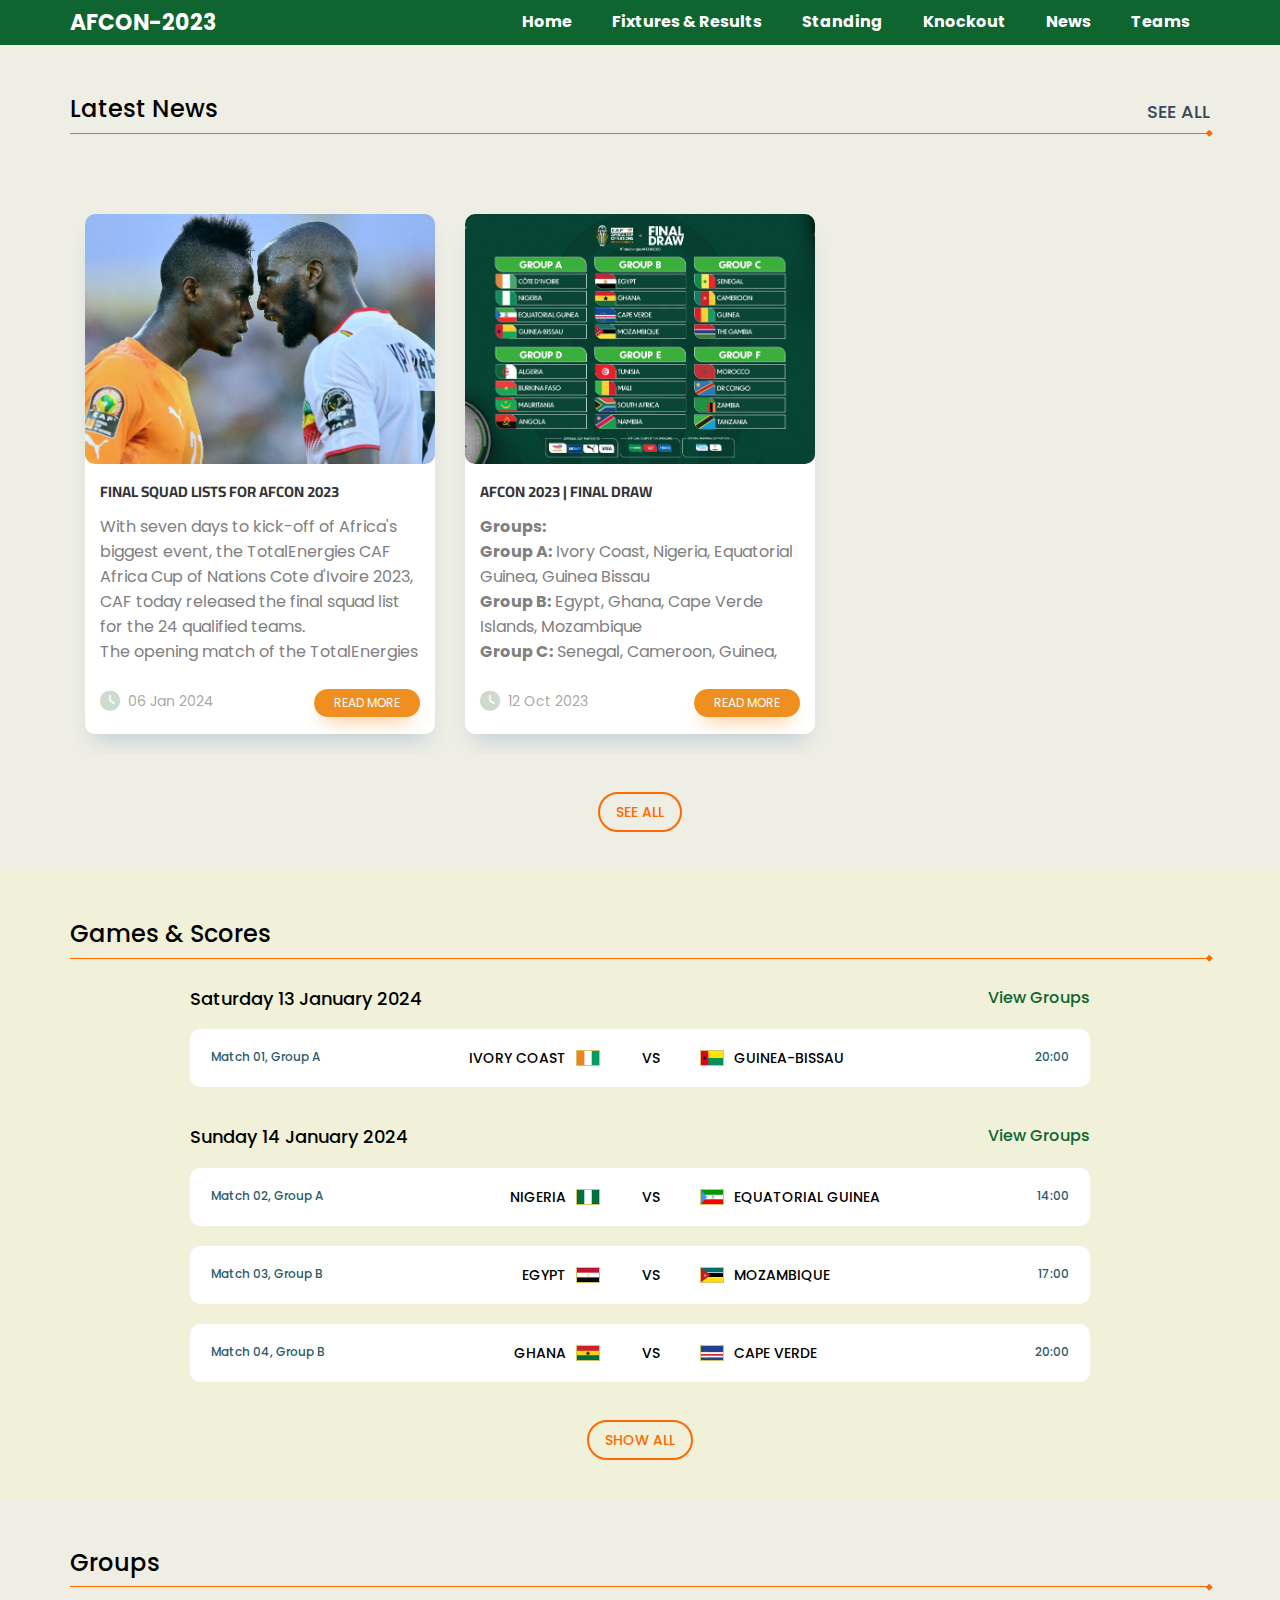
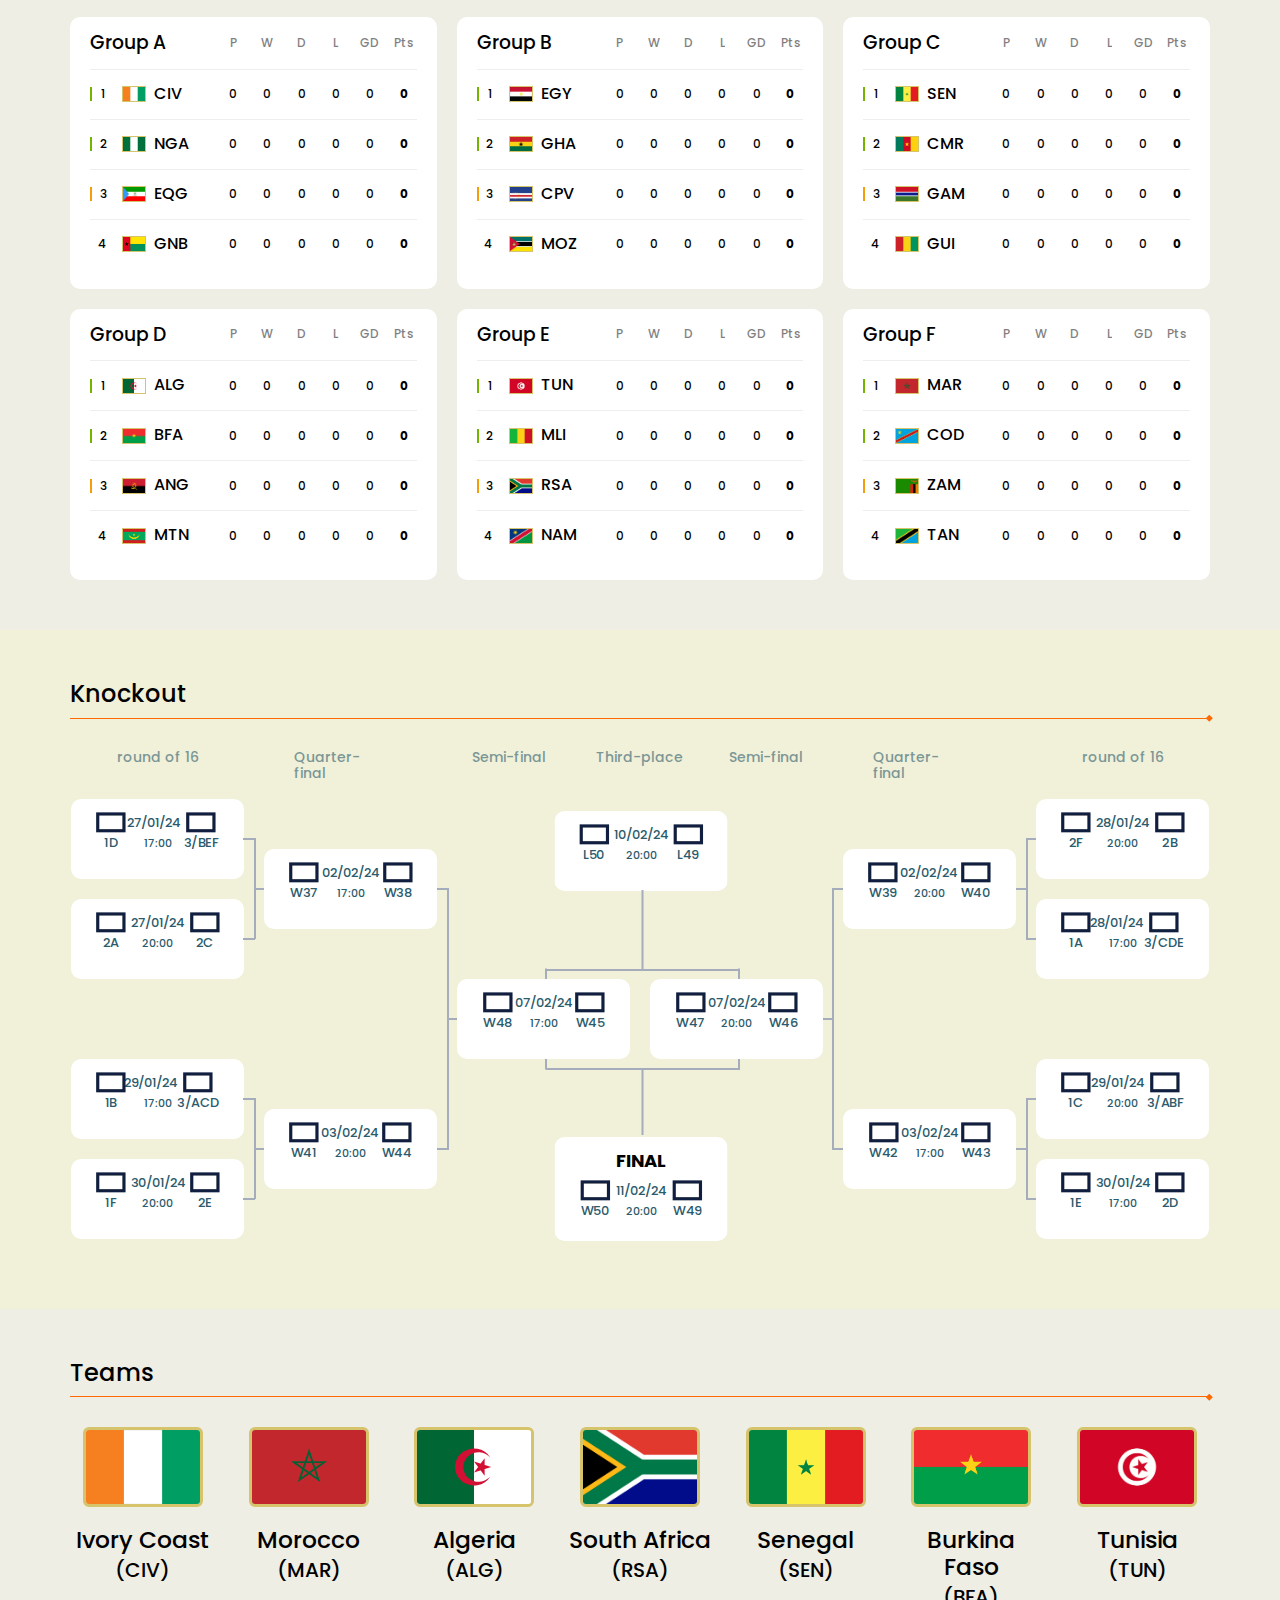
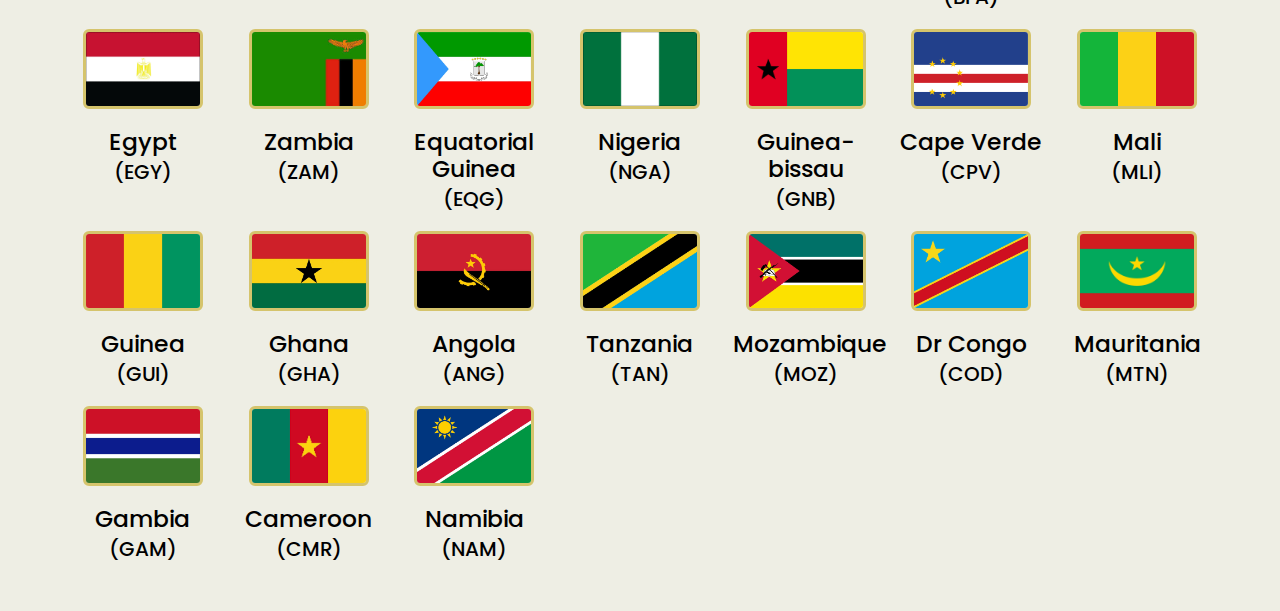
==== commit d6e5d96d: "add new news + add disable scrolling when image is on full screen + update the openImage function so" ====
--- a/index.html
+++ b/index.html
@@ -1,26 +1,26 @@
 <html lang="en">
 <head>
-    <!-- Hotjar Tracking Code for https://abdenoor-alvaro.github.io/mini_championnat_coup-u11/ -->
+    <!-- Google tag (gtag.js) -->
+    <script async src="https://www.googletagmanager.com/gtag/js?id=G-7C8DV6585M"></script>
+    <script>
+        window.dataLayer = window.dataLayer || [];
+        function gtag(){dataLayer.push(arguments);}
+        gtag('js', new Date());
+
+        gtag('config', 'G-7C8DV6585M');
+    </script>
+
+    <!-- Hotjar Tracking Code for AFCON - 2023 -->
     <script>
         (function(h,o,t,j,a,r){
             h.hj=h.hj||function(){(h.hj.q=h.hj.q||[]).push(arguments)};
-            h._hjSettings={hjid:3657603,hjsv:6};
+            h._hjSettings={hjid:3816854,hjsv:6};
             a=o.getElementsByTagName('head')[0];
             r=o.createElement('script');r.async=1;
             r.src=t+h._hjSettings.hjid+j+h._hjSettings.hjsv;
             a.appendChild(r);
         })(window,document,'https://static.hotjar.com/c/hotjar-','.js?sv=');
     </script>
-    <!-- Google tag (gtag.js) -->
-    <script async src="https://www.googletagmanager.com/gtag/js?id=G-PPLW9B996X"></script>
-    <script>
-        window.dataLayer = window.dataLayer || [];
-        function gtag(){dataLayer.push(arguments);}
-        gtag('js', new Date());
-    
-        gtag('config', 'G-PPLW9B996X');
-    </script>
-    
     <meta charset="UTF-8">
     <meta name="author" content="abdenoor alvaro">
     <meta name="description" content="Stay up to date with the full 2023 Africa Cup of Nations Qualification schedule. real-time results, goal scorers, matchday results">
@@ -30,7 +30,7 @@
     <meta property="og:type" content="website" />
     <meta property="og:url" content="https://abdenoor-alvaro.github.io/AFCON-2023/" />
     <meta property="og:image" content="images/afcon-cover.png" />
-    <meta property="og:description" content="Stay up to date with the full 2023 Africa Cup of Nations Qualification schedule. real-time results, goal scorers, matchday results" />
+    <meta property="og:description" content="Stay up to date with the full AFCON 2023 Qualification schedule. real-time results, goal scorers, matchday results" />
     <meta property="og:locale" content="ar_DZ" />
     <link rel="icon"  href="images/caf-logo.svg" />
 
@@ -148,6 +148,33 @@
         </div>
     </div>
     <!-- End Team -->
+    <!-- <footer>
+        <div class="footer">
+            <svg data-name="Layer 1" xmlns="http://www.w3.org/2000/svg" viewBox="0 0 1200 120" preserveAspectRatio="none">
+                <path d="M321.39,56.44c58-10.79,114.16-30.13,172-41.86,82.39-16.72,168.19-17.73,250.45-.39C823.78,31,906.67,72,985.66,92.83c70.05,18.48,146.53,26.09,214.34,3V0H0V27.35A600.21,600.21,0,0,0,321.39,56.44Z" class="shape-fill"></path>
+            </svg>
+            <div class="container footer-content">
+                <div class="left-side">
+                    <a href="#home" class="logo">
+                        <img src="images/AFCON_Logo_Port_OnDark_RGB_FR-897x1024.png" alt="">
+
+                    </a>
+                     <div class="contact-us-btn"><span>interested to join?</span><a href="https://www.facebook.com/abdenoor.alvaro" target="_blank">CONTACT US</a></div> 
+                </div>
+                <div class="right-side">
+                    <ul>
+                        <li><a href="index.html">Home</a></li>
+                        <li><a href="games-and-scores.html">Fixtures & Results</a></li>
+                        <li><a href="group-stage.html">Standing</a></li>
+                        <li><a href="knockout.html">Knockout</a></li>
+                        <li><a href="all-news.html">News</a></li>
+                        <li><a href="teams.html">Teams</a></li>
+                    </ul>
+                </div>
+            </div>
+            <p class="bottom-footer">Made With <i class="fa-solid fa-heart" style="color: #ff0000;"></i> By Alvaro</p>
+        </div>
+    </footer> -->
     <script src="Powerful-Customizable-jQuery-Carousel-Slider-OWL-Carousel/owl-carousel/owl.carousel.min.js"></script>
     <script src="main.js"></script>
 </body>
--- a/css/group_stage.css
+++ b/css/group_stage.css
@@ -554,6 +554,7 @@
 .show-all-btn {
     width: fit-content;
     margin: auto;
+    margin-top: 50px;
 }
 .show-all-btn a {
     text-transform: uppercase;
@@ -1142,7 +1143,7 @@
     height: 15px;
 }
 body ::-webkit-scrollbar-track {
-    background: #EF8F1F;
+    background: #D5C46C;
     border-radius: 100px;
     /* margin-inline: 450px; */
 }
@@ -1843,19 +1844,11 @@
 }
 
 .fullscreen-image {
-    /* width: 90%; */
-    height: 90%;
     position: absolute;
     top: 50%;
     left: 50%;
     transform: translate(-50%, -50%);
     display: block;
-}
-@media (max-width:992px) {
-    .fullscreen-image {
-        width: 90%;
-        height: unset;
-    }
 }
 .close {
     position: absolute;
@@ -1865,6 +1858,7 @@
     font-weight: bold;
     color: #fff;
     cursor: pointer;
+    z-index: 1;
 }
 
 .close:hover {
@@ -1917,4 +1911,185 @@
     overflow: hidden;
     text-align: center;
     padding-top: 35vh;
+}
+
+
+
+footer {
+    position: relative;
+}
+.footer {
+    position: absolute;
+    top: 0;
+    left: 0;
+    width: 100%;
+    overflow: hidden;
+    background-color: #083b03;
+    height: 500px;
+    color: white;
+}
+.footer svg {
+    position: relative;
+    display: block;
+    width: calc(167% + 1.3px);
+    height: 246px;
+}
+.footer .shape-fill {
+    fill: #eeeee4;
+}
+.footer .footer-content {
+    transform: translate(0, -35%);
+    display: flex;
+}
+.footer .left-side {
+    flex: 1;
+}
+.footer .logo {
+    display: block;
+    width: 150px;
+    margin-bottom: 50px;
+    cursor: pointer;
+    border-left: 2px solid #EF8F1F;
+    padding-left: 20px;
+}
+.footer .logo img {
+    width: 100%;
+}
+.footer span {
+    font-size: 13px;
+    position: absolute;
+    top: -20px;
+    left: 50%;
+    transform: translate(-50%);
+}
+.footer .contact-us-btn {
+    position: relative;
+    max-width: 250px;
+    letter-spacing: 0.5;
+}
+.footer .contact-us-btn a {
+    display: flex;
+    justify-content: center;
+    padding: 10px 30px;
+    color: #fee050;
+    border: 4px solid #EF8F1F;
+    font-size: 18px;
+    transition: 0.3s;
+}
+.footer .contact-us-btn a:hover {
+    background-color: #fee050;
+    color: #19057a;
+}
+.footer .right-side {
+    border-left: 2px solid #EF8F1F;
+    flex: 1;
+}
+.footer ul {
+    display: flex;
+    flex-direction: column;
+    justify-content: center;
+    padding-left: 0;
+    margin: 0;
+}
+.footer .right-side li {
+    flex: 1;
+    padding-left: 50px;
+}
+.footer .right-side li a {
+    color: white;
+    height: 45px;
+    font-size: 18px;
+    font-weight: 500;
+    letter-spacing: 1.2;
+    width: fit-content;
+    transition: .3s;
+    display: flex;
+    align-items: center;
+}
+.footer .right-side li a:hover {
+    color: #EF8F1F;
+}
+
+.footer p {
+    position: absolute;
+    bottom: 0;
+    left: 0;
+    width: 100%;
+    text-align: center;
+    padding: 15px;
+    color: white;
+    border-top: 1px solid #EF8F1F;
+    margin-bottom: 0;
+}
+@media (max-width:768px) {
+    .footer svg {
+        height: 146px;
+    }
+    .footer .footer-content {
+        transform: translate(0, -10%);
+    }
+    .footer .logo {
+        font-size: 30px;
+        margin-bottom: 40px;
+    }
+    .footer .contact-us-btn {
+        max-width: fit-content;
+    }
+    .footer .contact-us-btn a {
+        padding: 8px 24px;
+        border: 4px solid #fee050;
+        font-size: 16px;
+    }
+    .footer span {
+        font-size: 12px;
+        top: -18px;
+        white-space: nowrap;
+    }
+    .footer .right-side li {
+        flex: 1;
+        padding-left: 50px;
+    }
+    .footer .right-side li a {
+        height: 50px;
+        font-size: 17px;
+    }
+    .footer .right-side li a div {
+        display: none;
+    }
+    .footer .right-side li a:hover {
+        color: #05b9ca;
+    }
+}
+@media (max-width:550px) {
+    .footer {
+        height: 700px;
+    }
+    .footer svg {
+        height: 100px;
+    }
+    .footer .footer-content {
+        transform: translate(0, 0%);
+        flex-direction: column;
+    }
+    .footer .left-side {
+        margin-bottom: 50px;
+    }
+    .footer span {
+        font-size: 13px;
+        position: absolute;
+        top: -20px;
+        left: 50%;
+        transform: translate(-50%);
+    }
+    .footer .contact-us-btn {
+        position: relative;
+        max-width: 100%;
+        letter-spacing: 0.5;
+    }
+    .footer .right-side li {
+        padding-left: 40px;
+    }
+    .footer .right-side li a {
+        font-size: 18px;
+    }
 }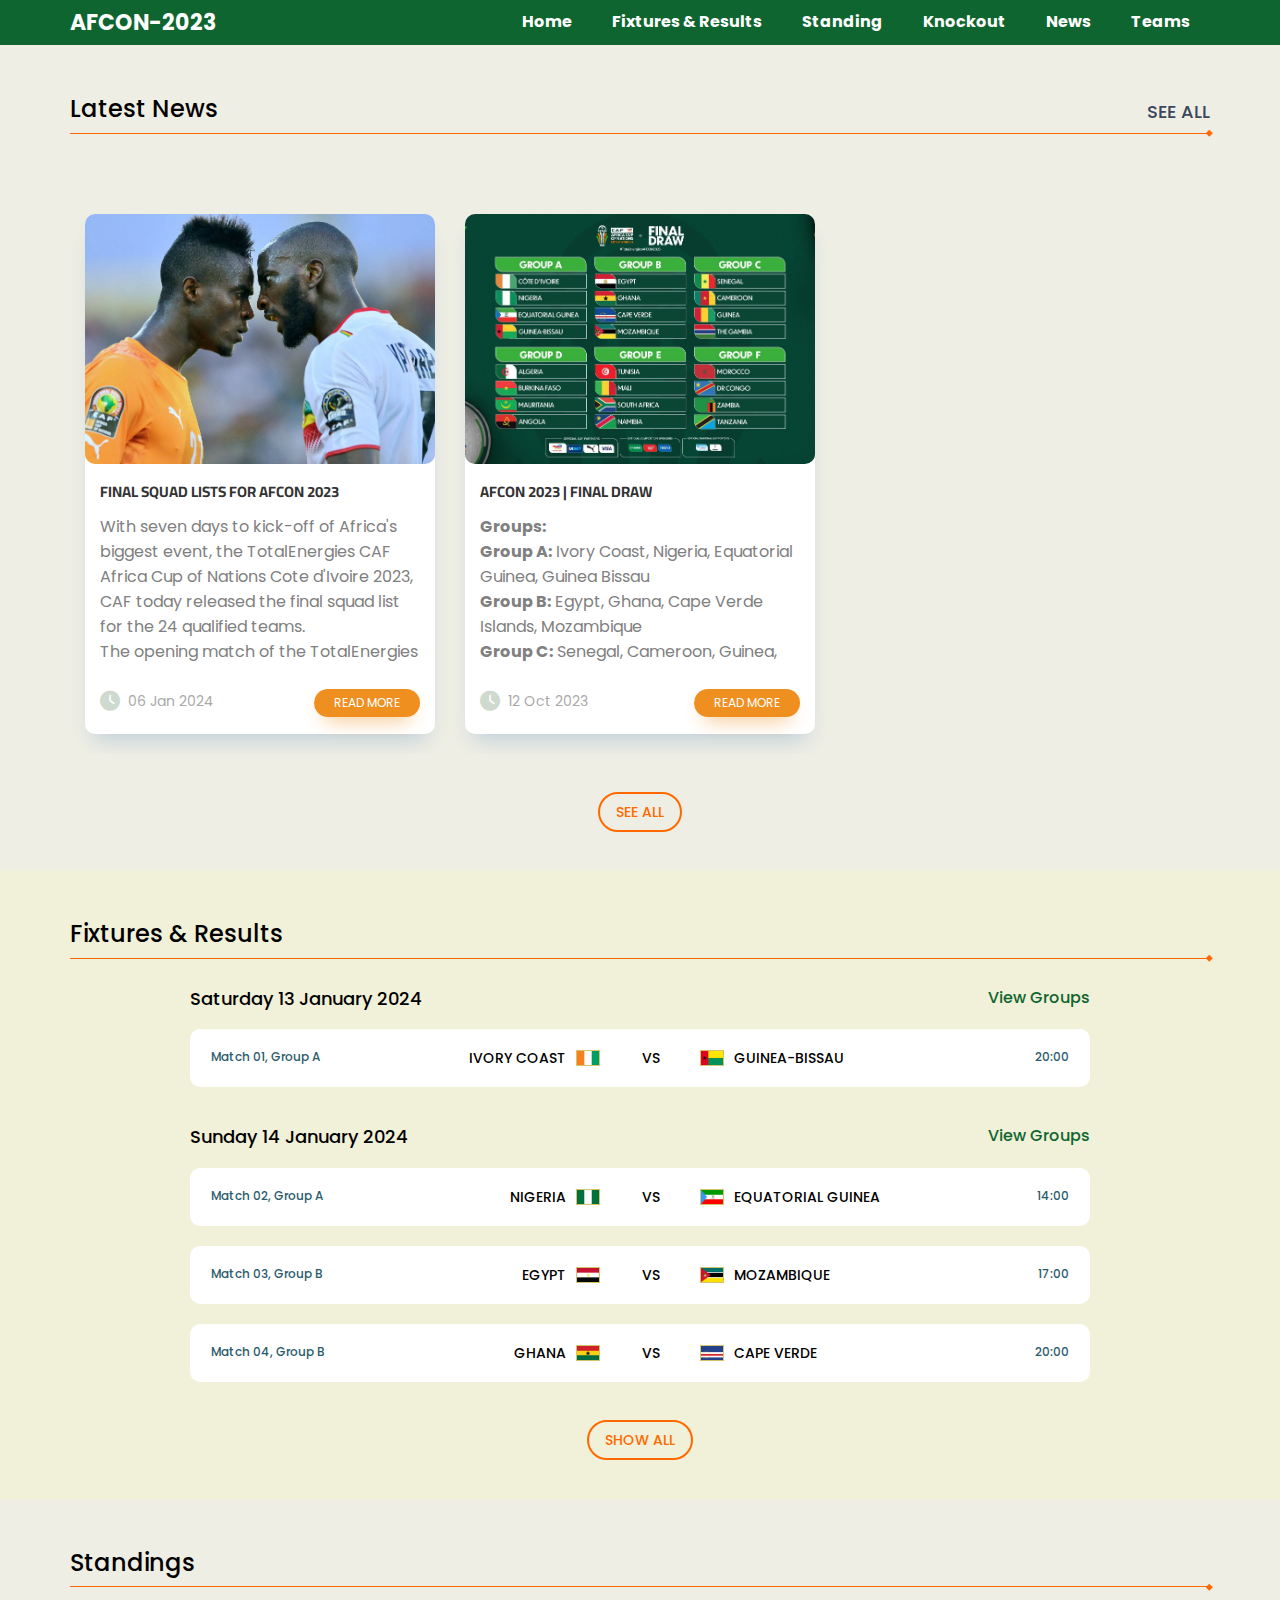
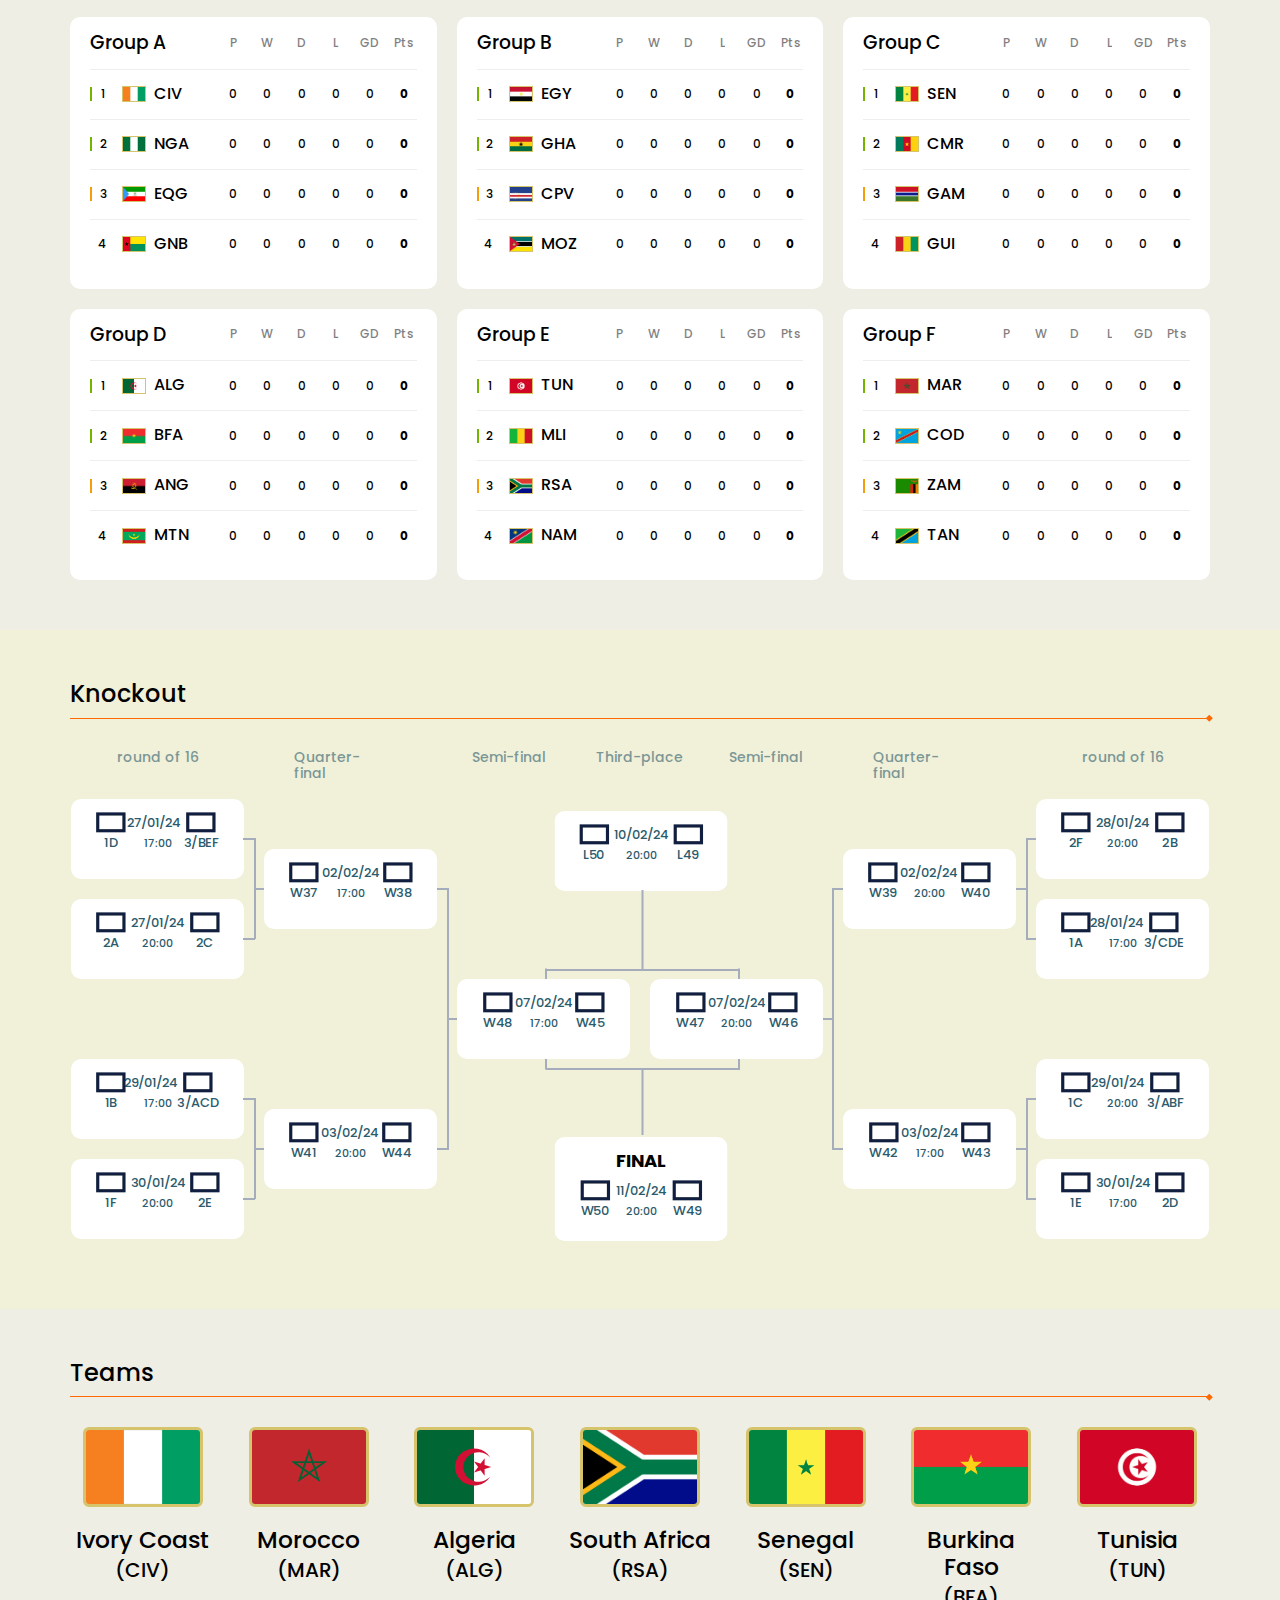
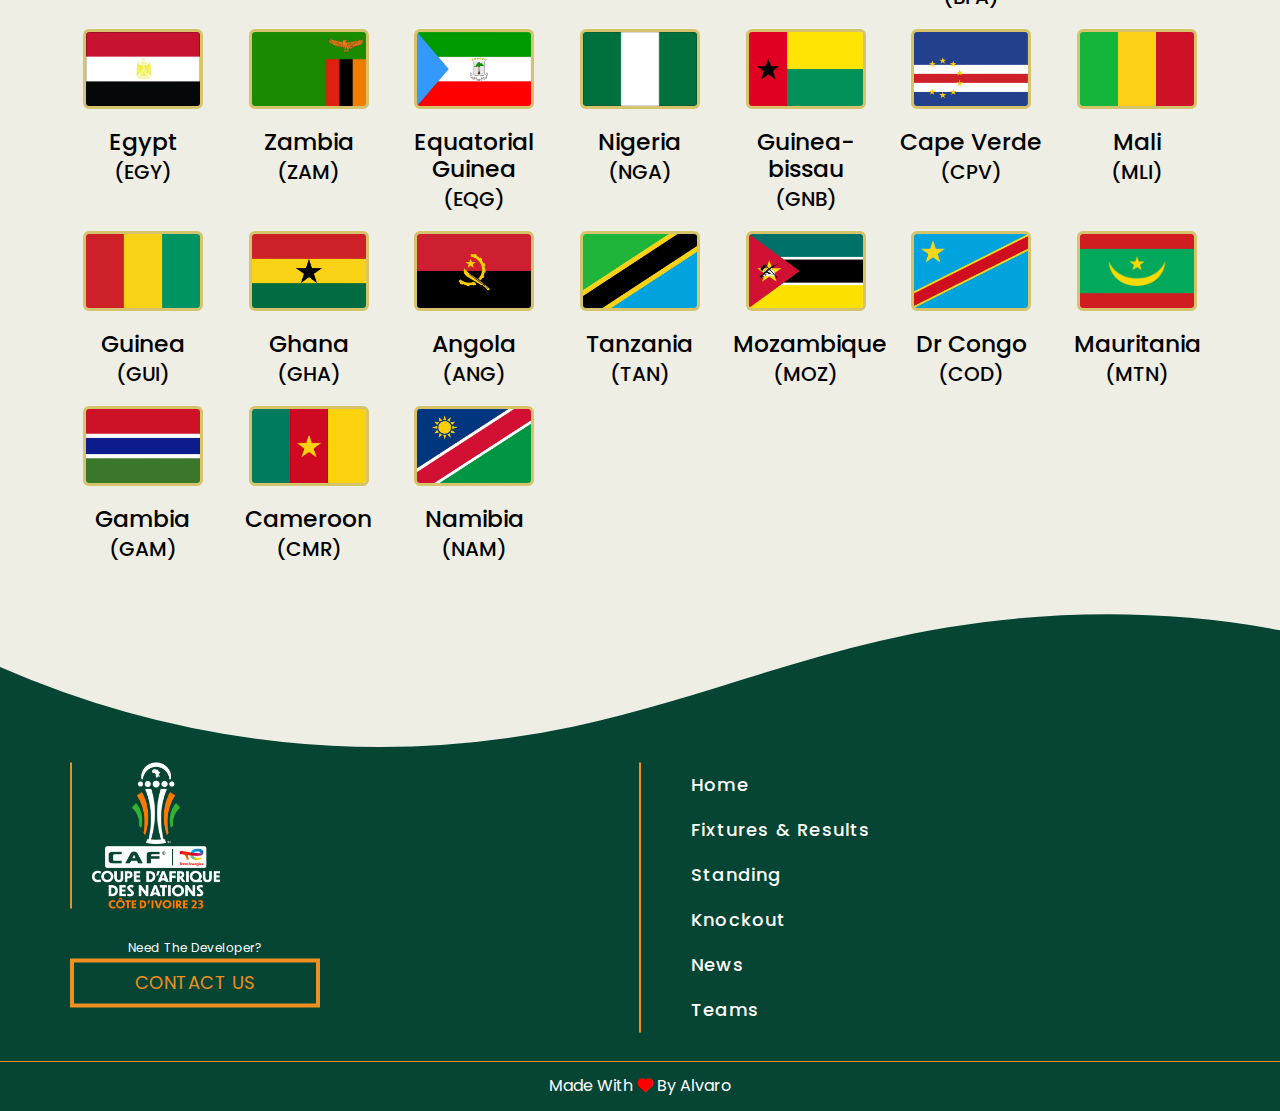
==== commit 2ebd02e3: "add the footer to all pages + add the images of some algeria team players" ====
--- a/index.html
+++ b/index.html
@@ -54,7 +54,7 @@
 </head>
 <body>
     <!-- Start News Slider  -->
-    <div class="latest-news">
+    <div class="latest-news" id="news">
         <div class="container news-container">
             <h2 class="special-header news-special-header">Latest News
                 <a href="all-news.html" class="see-all-btn">SEE ALL</a>
@@ -69,7 +69,7 @@
     <!-- Start Games & Scores -->
     <div class="games-scores" id="game-scores">
         <div class="container">
-            <h2 class="special-header">Games & Scores</h2>
+            <h2 class="special-header">Fixtures & Results</h2>
             <div class="inner-container days-js">
                 
             </div>
@@ -80,7 +80,7 @@
     <!-- Start Group Stage -->
     <div class="group-stage" id="group-stage">
         <div class="container">
-            <h2 class="special-header">Groups</h2>
+            <h2 class="special-header">Standings</h2>
             <div class="boxes bjs">
                 
             </div>
@@ -148,33 +148,33 @@
         </div>
     </div>
     <!-- End Team -->
-    <!-- <footer>
+    <footer>
         <div class="footer">
             <svg data-name="Layer 1" xmlns="http://www.w3.org/2000/svg" viewBox="0 0 1200 120" preserveAspectRatio="none">
                 <path d="M321.39,56.44c58-10.79,114.16-30.13,172-41.86,82.39-16.72,168.19-17.73,250.45-.39C823.78,31,906.67,72,985.66,92.83c70.05,18.48,146.53,26.09,214.34,3V0H0V27.35A600.21,600.21,0,0,0,321.39,56.44Z" class="shape-fill"></path>
             </svg>
             <div class="container footer-content">
                 <div class="left-side">
-                    <a href="#home" class="logo">
+                    <a href="index.html" class="logo">
                         <img src="images/AFCON_Logo_Port_OnDark_RGB_FR-897x1024.png" alt="">
 
                     </a>
-                     <div class="contact-us-btn"><span>interested to join?</span><a href="https://www.facebook.com/abdenoor.alvaro" target="_blank">CONTACT US</a></div> 
+                    <div class="contact-us-btn"><span>Need The Developer?</span><a href="https://www.facebook.com/abdenoor.alvaro" target="_blank">CONTACT US</a></div> 
                 </div>
                 <div class="right-side">
                     <ul>
                         <li><a href="index.html">Home</a></li>
-                        <li><a href="games-and-scores.html">Fixtures & Results</a></li>
-                        <li><a href="group-stage.html">Standing</a></li>
-                        <li><a href="knockout.html">Knockout</a></li>
-                        <li><a href="all-news.html">News</a></li>
-                        <li><a href="teams.html">Teams</a></li>
+                        <li><a href="#game-scores">Fixtures & Results</a></li>
+                        <li><a href="#group-stage">Standing</a></li>
+                        <li><a href="#knockout">Knockout</a></li>
+                        <li><a href="#news">News</a></li>
+                        <li><a href="#teams">Teams</a></li>
                     </ul>
                 </div>
             </div>
             <p class="bottom-footer">Made With <i class="fa-solid fa-heart" style="color: #ff0000;"></i> By Alvaro</p>
         </div>
-    </footer> -->
+    </footer>
     <script src="Powerful-Customizable-jQuery-Carousel-Slider-OWL-Carousel/owl-carousel/owl.carousel.min.js"></script>
     <script src="main.js"></script>
 </body>
--- a/css/group_stage.css
+++ b/css/group_stage.css
@@ -1335,7 +1335,7 @@
     transition: transform 1s;
     transform-style: preserve-3d;
     background-color: white;
-    padding: 20px;
+    /* padding: 20px; */
     border: 2px solid #D5C46C;
     border-radius: 10px;
 }
@@ -1367,7 +1367,10 @@
 .card .content .front .player-image {
     width: 100%;
     margin: auto;
-    
+    overflow: hidden;
+    /* border-radius: 10px; */
+    border-top-left-radius: 8px;
+    border-top-right-radius: 8px;
 }
 .card .content .front .player-image img {
     width: 100%;
@@ -1377,6 +1380,7 @@
     margin: auto;
     text-align: center;
     margin-top: 8px;
+    padding-bottom: 20px;
 }
 .card .content .front .info span {
     display: block;
@@ -1436,7 +1440,7 @@
 /* Start Game Generate */
 .game-content {
     background-color: white;
-    padding-block: 30px;
+    padding: 50px 0px 100px;
 }
 .game-content .container .competition {
     width: fit-content;
@@ -1444,6 +1448,15 @@
     color: #505b73;
     font-weight: 500;
     text-transform: capitalize;
+}
+.compitition-logo {
+    display: flex;
+    justify-content: center;
+    background-color: #064434;
+    padding: 10px;
+}
+.compitition-logo img {
+    width: 100px;
 }
 .game-content .container .stage-and-date {
     display: flex;
@@ -1924,7 +1937,8 @@
     left: 0;
     width: 100%;
     overflow: hidden;
-    background-color: #083b03;
+    background-color: #064434;
+    /* background-color: #083b03; */
     height: 500px;
     color: white;
 }
@@ -1956,9 +1970,10 @@
     width: 100%;
 }
 .footer span {
-    font-size: 13px;
-    position: absolute;
-    top: -20px;
+    text-wrap: nowrap;
+    font-size: 12px;
+    position: absolute;
+    top: -18px;
     left: 50%;
     transform: translate(-50%);
 }
@@ -1971,14 +1986,14 @@
     display: flex;
     justify-content: center;
     padding: 10px 30px;
-    color: #fee050;
+    color: #EF8F1F;
     border: 4px solid #EF8F1F;
     font-size: 18px;
     transition: 0.3s;
 }
 .footer .contact-us-btn a:hover {
-    background-color: #fee050;
-    color: #19057a;
+    background-color: #EF8F1F;
+    color: white;
 }
 .footer .right-side {
     border-left: 2px solid #EF8F1F;
@@ -2033,11 +2048,11 @@
         margin-bottom: 40px;
     }
     .footer .contact-us-btn {
-        max-width: fit-content;
+        max-width: 200px;
     }
     .footer .contact-us-btn a {
         padding: 8px 24px;
-        border: 4px solid #fee050;
+        border: 3px solid #EF8F1F;
         font-size: 16px;
     }
     .footer span {
@@ -2047,17 +2062,14 @@
     }
     .footer .right-side li {
         flex: 1;
-        padding-left: 50px;
+        padding-left: 40px;
     }
     .footer .right-side li a {
-        height: 50px;
+        height: 40px;
         font-size: 17px;
     }
     .footer .right-side li a div {
         display: none;
-    }
-    .footer .right-side li a:hover {
-        color: #05b9ca;
     }
 }
 @media (max-width:550px) {
